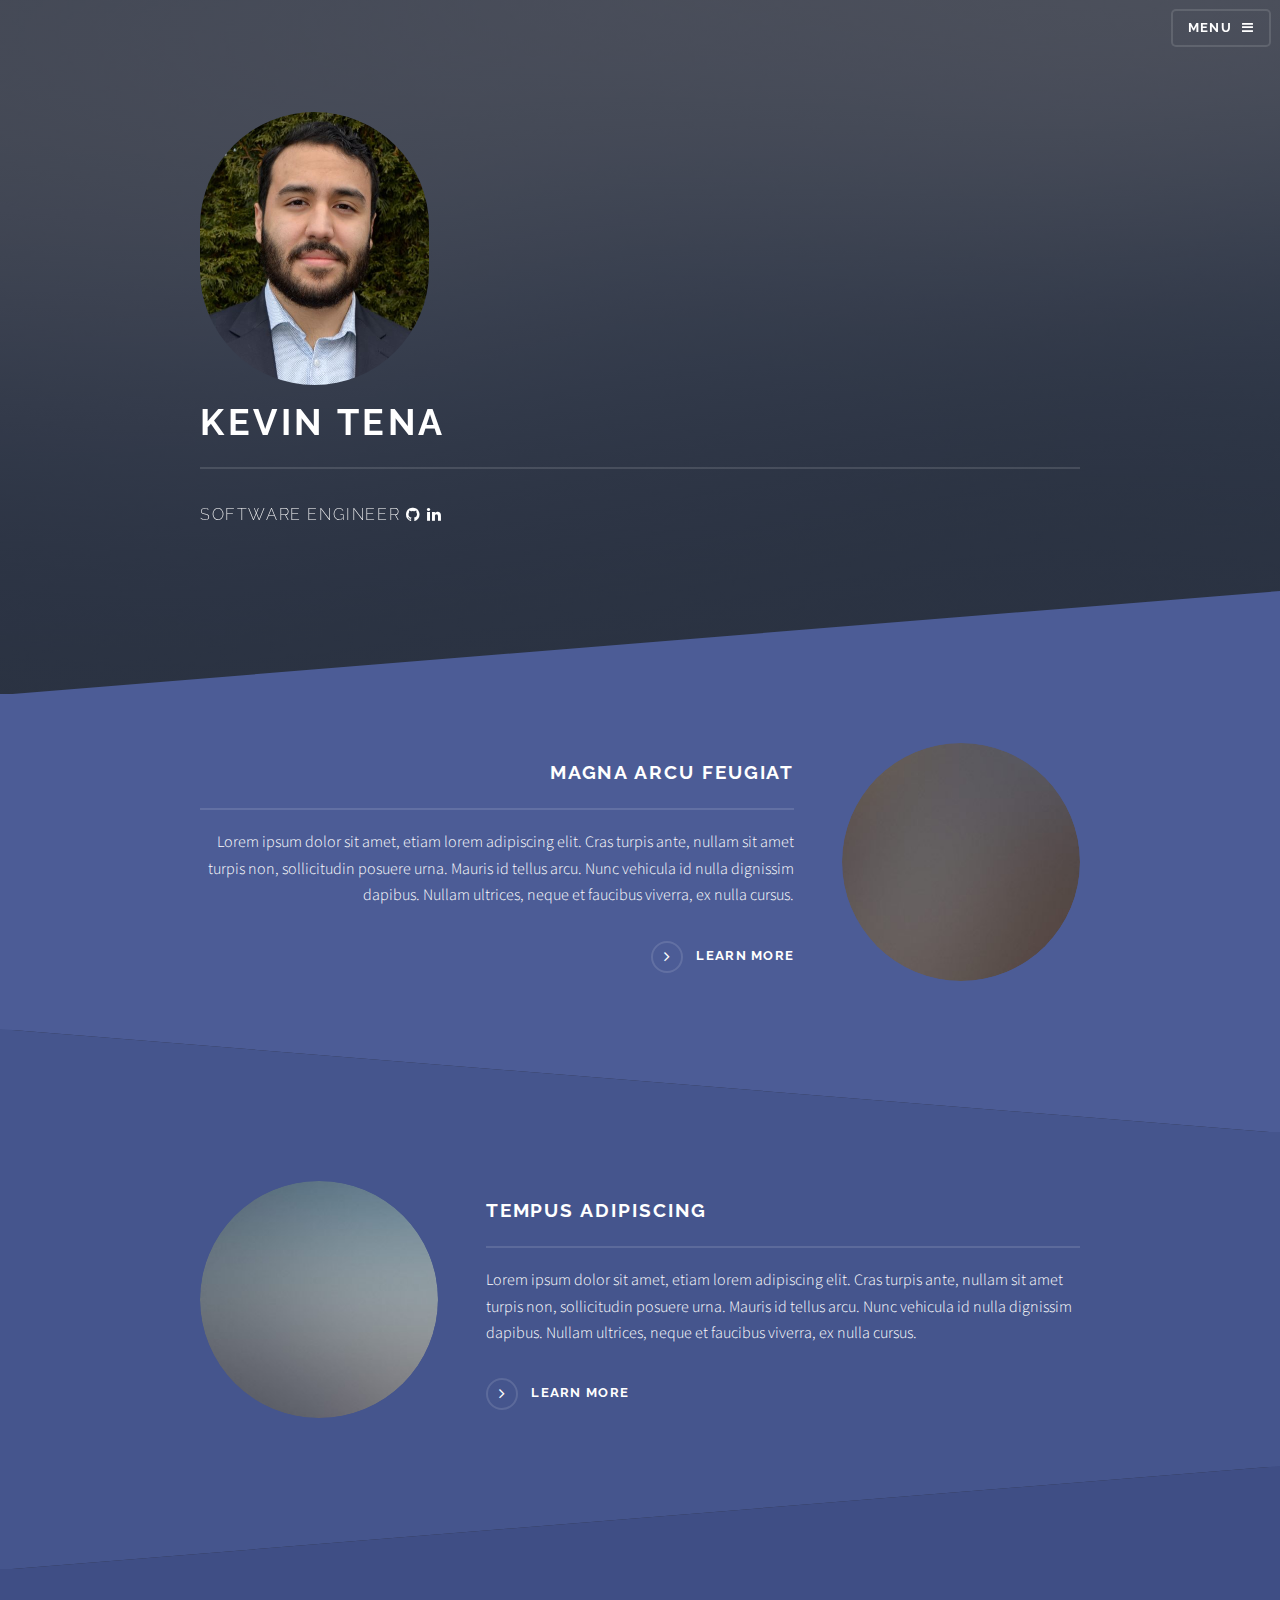
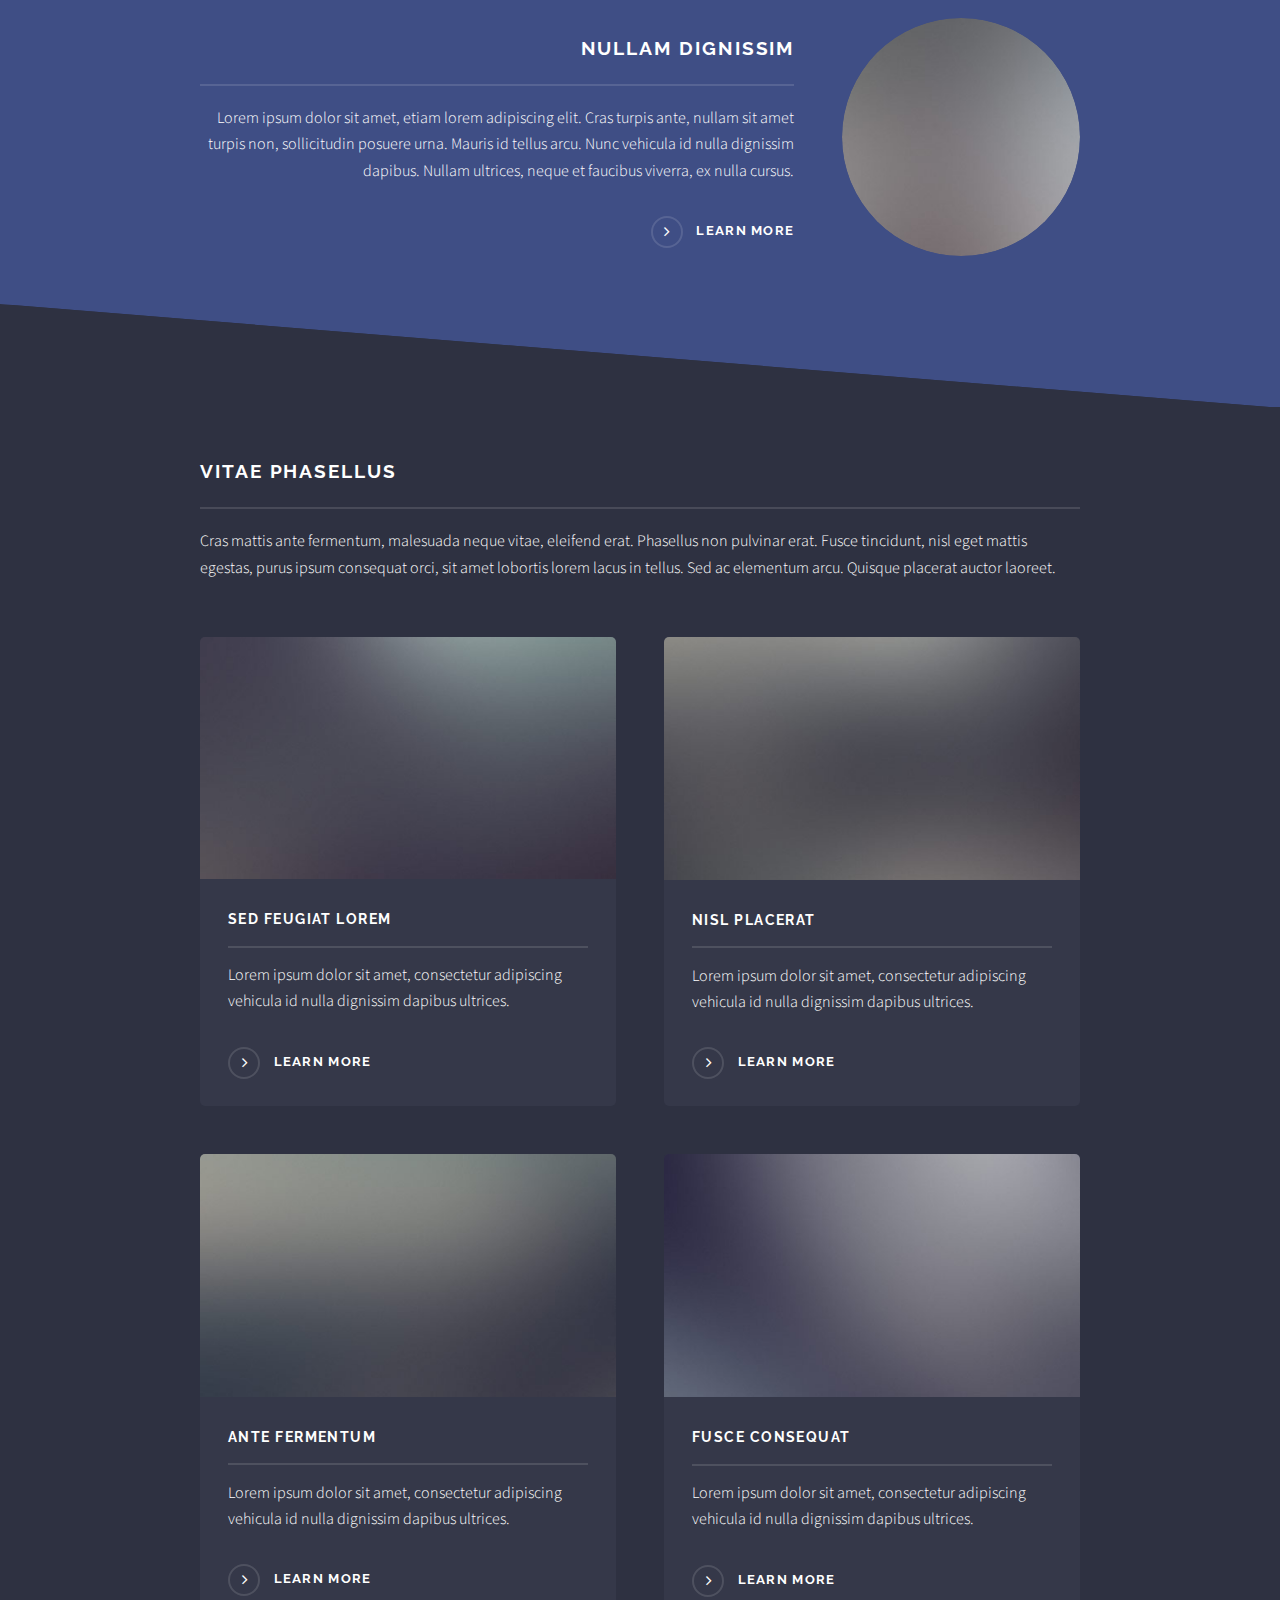
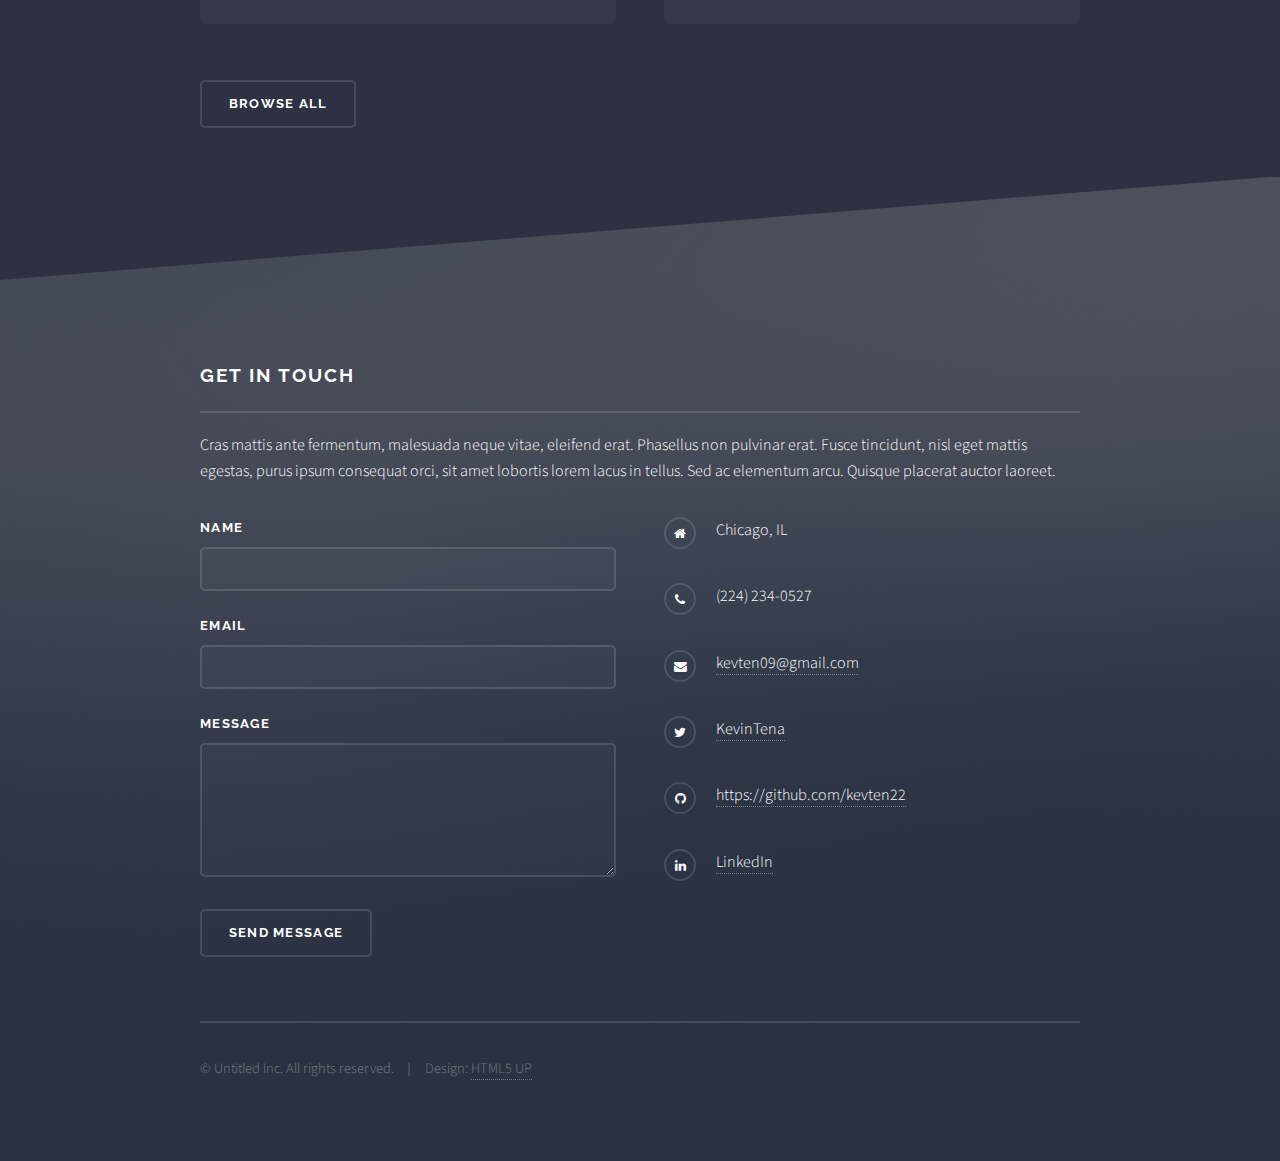
==== index.html @ 100175d3 "Added profile picture and links to various personal sites" ====
<!DOCTYPE HTML>
<!--
	Solid State by HTML5 UP
	html5up.net | @ajlkn
	Free for personal and commercial use under the CCA 3.0 license (html5up.net/license)
-->
<html>
	<head>
		<title>Kevin Tena</title>
		<meta charset="utf-8" />
		<meta name="viewport" content="width=device-width, initial-scale=1, user-scalable=no" />
		<link rel="stylesheet" href="assets/css/main.css" />
		<noscript><link rel="stylesheet" href="assets/css/noscript.css" /></noscript>
	</head>
	<body class="is-preload">

		<!-- Page Wrapper -->
			<div id="page-wrapper">

				<!-- Header -->
					<header id="header" class="alt">
						<h1><a href="index.html">Kevin Tena</a></h1>
						<nav>
							<a href="#menu">Menu</a>
						</nav>
					</header>

				<!-- Menu -->
					<nav id="menu">
						<div class="inner">
							<h2>Menu</h2>
							<ul class="links">
								<li><a href="index.html">Home</a></li>
								<li><a href="generic.html">Generic</a></li>
								<li><a href="elements.html">Elements</a></li>
								<li><a href="#">Log In</a></li>
								<li><a href="#">Sign Up</a></li>
							</ul>
							<a href="#" class="close">Close</a>
						</div>
					</nav>

				<!-- Banner -->
					<section id="banner">
						<div class="inner">
							<div class="image"><img src="images/Profile thumbpic.JPG"></div>
							<h2>Kevin Tena</h2>
							<p>Software Engineer  <a href="#" class="icon fa-github"><span class="label">Github</span></a>
												  <a href="#" class="icon fa-linkedin"><span class="label">Github</span></a>
							</p>
						</div>
					</section>

				<!-- Wrapper -->
					<section id="wrapper">

						<!-- One -->
							<section id="one" class="wrapper spotlight style1">
								<div class="inner">
									<a href="#" class="image"><img src="images/pic01.jpg" alt="" /></a>
									<div class="content">
										<h2 class="major">Magna arcu feugiat</h2>
										<p>Lorem ipsum dolor sit amet, etiam lorem adipiscing elit. Cras turpis ante, nullam sit amet turpis non, sollicitudin posuere urna. Mauris id tellus arcu. Nunc vehicula id nulla dignissim dapibus. Nullam ultrices, neque et faucibus viverra, ex nulla cursus.</p>
										<a href="#" class="special">Learn more</a>
									</div>
								</div>
							</section>

						<!-- Two -->
							<section id="two" class="wrapper alt spotlight style2">
								<div class="inner">
									<a href="#" class="image"><img src="images/pic02.jpg" alt="" /></a>
									<div class="content">
										<h2 class="major">Tempus adipiscing</h2>
										<p>Lorem ipsum dolor sit amet, etiam lorem adipiscing elit. Cras turpis ante, nullam sit amet turpis non, sollicitudin posuere urna. Mauris id tellus arcu. Nunc vehicula id nulla dignissim dapibus. Nullam ultrices, neque et faucibus viverra, ex nulla cursus.</p>
										<a href="#" class="special">Learn more</a>
									</div>
								</div>
							</section>

						<!-- Three -->
							<section id="three" class="wrapper spotlight style3">
								<div class="inner">
									<a href="#" class="image"><img src="images/pic03.jpg" alt="" /></a>
									<div class="content">
										<h2 class="major">Nullam dignissim</h2>
										<p>Lorem ipsum dolor sit amet, etiam lorem adipiscing elit. Cras turpis ante, nullam sit amet turpis non, sollicitudin posuere urna. Mauris id tellus arcu. Nunc vehicula id nulla dignissim dapibus. Nullam ultrices, neque et faucibus viverra, ex nulla cursus.</p>
										<a href="#" class="special">Learn more</a>
									</div>
								</div>
							</section>

						<!-- Four -->
							<section id="four" class="wrapper alt style1">
								<div class="inner">
									<h2 class="major">Vitae phasellus</h2>
									<p>Cras mattis ante fermentum, malesuada neque vitae, eleifend erat. Phasellus non pulvinar erat. Fusce tincidunt, nisl eget mattis egestas, purus ipsum consequat orci, sit amet lobortis lorem lacus in tellus. Sed ac elementum arcu. Quisque placerat auctor laoreet.</p>
									<section class="features">
										<article>
											<a href="#" class="image"><img src="images/pic04.jpg" alt="" /></a>
											<h3 class="major">Sed feugiat lorem</h3>
											<p>Lorem ipsum dolor sit amet, consectetur adipiscing vehicula id nulla dignissim dapibus ultrices.</p>
											<a href="#" class="special">Learn more</a>
										</article>
										<article>
											<a href="#" class="image"><img src="images/pic05.jpg" alt="" /></a>
											<h3 class="major">Nisl placerat</h3>
											<p>Lorem ipsum dolor sit amet, consectetur adipiscing vehicula id nulla dignissim dapibus ultrices.</p>
											<a href="#" class="special">Learn more</a>
										</article>
										<article>
											<a href="#" class="image"><img src="images/pic06.jpg" alt="" /></a>
											<h3 class="major">Ante fermentum</h3>
											<p>Lorem ipsum dolor sit amet, consectetur adipiscing vehicula id nulla dignissim dapibus ultrices.</p>
											<a href="#" class="special">Learn more</a>
										</article>
										<article>
											<a href="#" class="image"><img src="images/pic07.jpg" alt="" /></a>
											<h3 class="major">Fusce consequat</h3>
											<p>Lorem ipsum dolor sit amet, consectetur adipiscing vehicula id nulla dignissim dapibus ultrices.</p>
											<a href="#" class="special">Learn more</a>
										</article>
									</section>
									<ul class="actions">
										<li><a href="#" class="button">Browse All</a></li>
									</ul>
								</div>
							</section>

					</section>

				<!-- Footer -->
					<section id="footer">
						<div class="inner">
							<h2 class="major">Get in touch</h2>
							<p>Cras mattis ante fermentum, malesuada neque vitae, eleifend erat. Phasellus non pulvinar erat. Fusce tincidunt, nisl eget mattis egestas, purus ipsum consequat orci, sit amet lobortis lorem lacus in tellus. Sed ac elementum arcu. Quisque placerat auctor laoreet.</p>
							<form method="post" action="#">
								<div class="fields">
									<div class="field">
										<label for="name">Name</label>
										<input type="text" name="name" id="name" />
									</div>
									<div class="field">
										<label for="email">Email</label>
										<input type="email" name="email" id="email" />
									</div>
									<div class="field">
										<label for="message">Message</label>
										<textarea name="message" id="message" rows="4"></textarea>
									</div>
								</div>
								<ul class="actions">
									<li><input type="submit" value="Send Message" /></li>
								</ul>
							</form>
							<ul class="contact">
								<li class="fa-home">
									Chicago, IL
								</li>
								<li class="fa-phone">(224) 234-0527</li>
								<li class="fa-envelope"><a href="kevten09@gmail.com">kevten09@gmail.com</a></li>
								<li class="fa-twitter"><a href="https://twitter.com/kevintena">KevinTena</a></li>
								<li class="fa-github"><a href="https://github.com/kevten22">https://github.com/kevten22</a></li>
								<li class="fa-linkedin"><a href="https://www.linkedin.com/in/kevin-tena-812b19175/">LinkedIn</a></li>
							</ul>
							<ul class="copyright">
								<li>&copy; Untitled Inc. All rights reserved.</li><li>Design: <a href="http://html5up.net">HTML5 UP</a></li>
							</ul>
						</div>
					</section>

			</div>

		<!-- Scripts -->
			<script src="assets/js/jquery.min.js"></script>
			<script src="assets/js/jquery.scrollex.min.js"></script>
			<script src="assets/js/browser.min.js"></script>
			<script src="assets/js/breakpoints.min.js"></script>
			<script src="assets/js/util.js"></script>
			<script src="assets/js/main.js"></script>

	</body>
</html>
---- assets/css/main.css ----
@import url(font-awesome.min.css);
@import url("https://fonts.googleapis.com/css?family=Raleway:200,700|Source+Sans+Pro:300,600,300italic,600italic");

/*
	Solid State by HTML5 UP
	html5up.net | @ajlkn
	Free for personal and commercial use under the CCA 3.0 license (html5up.net/license)
*/

html, body, div, span, applet, object,
iframe, h1, h2, h3, h4, h5, h6, p, blockquote,
pre, a, abbr, acronym, address, big, cite,
code, del, dfn, em, img, ins, kbd, q, s, samp,
small, strike, strong, sub, sup, tt, var, b,
u, i, center, dl, dt, dd, ol, ul, li, fieldset,
form, label, legend, table, caption, tbody,
tfoot, thead, tr, th, td, article, aside,
canvas, details, embed, figure, figcaption,
footer, header, hgroup, menu, nav, output, ruby,
section, summary, time, mark, audio, video {
	margin: 0;
	padding: 0;
	border: 0;
	font-size: 100%;
	font: inherit;
	vertical-align: baseline;}

article, aside, details, figcaption, figure,
footer, header, hgroup, menu, nav, section {
	display: block;}

body {
	line-height: 1;
}

ol, ul {
	list-style: none;
}

blockquote, q {
	quotes: none;
}

	blockquote:before, blockquote:after, q:before, q:after {
		content: '';
		content: none;
	}

table {
	border-collapse: collapse;
	border-spacing: 0;
}

body {
	-webkit-text-size-adjust: none;
}

mark {
	background-color: transparent;
	color: inherit;
}

input::-moz-focus-inner {
	border: 0;
	padding: 0;
}

input, select, textarea {
	-moz-appearance: none;
	-webkit-appearance: none;
	-ms-appearance: none;
	appearance: none;
}

/* Basic */

	@-ms-viewport {
		width: device-width;
	}

	body {
		-ms-overflow-style: scrollbar;
	}

	@media screen and (max-width: 480px) {

		html, body {
			min-width: 320px;
		}

	}

	html {
		box-sizing: border-box;
	}

	*, *:before, *:after {
		box-sizing: inherit;
	}

	body {
		background-color: #2e3141;
		background-image: linear-gradient(to top, rgba(46, 49, 65, 0.8), rgba(46, 49, 65, 0.8)), url("../../images/bg.jpg");
		background-size: auto, cover;
		background-attachment: fixed, fixed;
		background-position: center, center;
	}

		body.is-preload *, body.is-preload *:before, body.is-preload *:after {
			-moz-animation: none !important;
			-webkit-animation: none !important;
			-ms-animation: none !important;
			animation: none !important;
			-moz-transition: none !important;
			-webkit-transition: none !important;
			-ms-transition: none !important;
			transition: none !important;
		}

/* Type */

	body, input, select, textarea {
		color: #ffffff;
		font-family: "Source Sans Pro", Helvetica, sans-serif;
		font-size: 16.5pt;
		font-weight: 300;
		line-height: 1.65;
	}

		@media screen and (max-width: 1680px) {

			body, input, select, textarea {
				font-size: 13pt;
			}

		}

		@media screen and (max-width: 1280px) {

			body, input, select, textarea {
				font-size: 12pt;
			}

		}

		@media screen and (max-width: 980px) {

			body, input, select, textarea {
				font-size: 12pt;
			}

		}

		@media screen and (max-width: 736px) {

			body, input, select, textarea {
				font-size: 12pt;
			}

		}

		@media screen and (max-width: 480px) {

			body, input, select, textarea {
				font-size: 12pt;
			}

		}

	a {
		-moz-transition: color 0.2s ease-in-out, border-bottom-color 0.2s ease-in-out;
		-webkit-transition: color 0.2s ease-in-out, border-bottom-color 0.2s ease-in-out;
		-ms-transition: color 0.2s ease-in-out, border-bottom-color 0.2s ease-in-out;
		transition: color 0.2s ease-in-out, border-bottom-color 0.2s ease-in-out;
		border-bottom: dotted 1px rgba(255, 255, 255, 0.35);
		color: #ffffff;
		text-decoration: none;
	}

		a:hover {
			border-bottom-color: transparent;
			color: #ffffff !important;
		}

		a.special:not(.button) {
			text-decoration: none;
			border-bottom: 0;
			display: block;
			font-family: Raleway, Helvetica, sans-serif;
			font-size: 0.8em;
			font-weight: 700;
			letter-spacing: 0.1em;
			margin: 0 0 2em 0;
			text-transform: uppercase;
		}

			a.special:not(.button):before {
				-moz-osx-font-smoothing: grayscale;
				-webkit-font-smoothing: antialiased;
				font-family: FontAwesome;
				font-style: normal;
				font-weight: normal;
				text-transform: none !important;
			}

			a.special:not(.button):before {
				-moz-transition: background-color 0.2s ease-in-out;
				-webkit-transition: background-color 0.2s ease-in-out;
				-ms-transition: background-color 0.2s ease-in-out;
				transition: background-color 0.2s ease-in-out;
				border-radius: 100%;
				border: solid 2px rgba(255, 255, 255, 0.125);
				content: '\f105';
				display: inline-block;
				font-size: 1.25em;
				height: 2em;
				line-height: 1.65em;
				margin-right: 0.85em;
				text-align: center;
				text-indent: 0.15em;
				vertical-align: middle;
				width: 2em;
			}

			a.special:not(.button):hover:before {
				background-color: rgba(255, 255, 255, 0.025);
			}

			a.special:not(.button):active:before {
				background-color: rgba(255, 255, 255, 0.075);
			}

	strong, b {
		color: #ffffff;
		font-weight: 600;
	}

	em, i {
		font-style: italic;
	}

	p {
		margin: 0 0 2em 0;
	}

	h1, h2, h3, h4, h5, h6 {
		color: #ffffff;
		font-family: Raleway, Helvetica, sans-serif;
		font-weight: 700;
		letter-spacing: 0.1em;
		margin: 0 0 1em 0;
		text-transform: uppercase;
	}

		h1 a, h2 a, h3 a, h4 a, h5 a, h6 a {
			color: inherit;
			text-decoration: none;
			border-bottom: 0;
		}

		h1 span, h2 span, h3 span, h4 span, h5 span, h6 span {
			font-weight: 200;
		}

		h1.major, h2.major, h3.major, h4.major, h5.major, h6.major {
			padding-bottom: 1em;
			border-bottom: solid 2px rgba(255, 255, 255, 0.125);
		}

	h2 {
		font-size: 1.2em;
	}

	h3 {
		font-size: 0.9em;
	}

	h4 {
		font-size: 0.7em;
	}

	h5 {
		font-size: 0.7em;
	}

	h6 {
		font-size: 0.7em;
	}

	@media screen and (max-width: 736px) {

		h2 {
			font-size: 1em;
		}

		h3 {
			font-size: 0.8em;
		}

	}

	sub {
		font-size: 0.8em;
		position: relative;
		top: 0.5em;
	}

	sup {
		font-size: 0.8em;
		position: relative;
		top: -0.5em;
	}

	blockquote {
		border-left: solid 4px rgba(255, 255, 255, 0.125);
		font-style: italic;
		margin: 0 0 2em 0;
		padding: 0.5em 0 0.5em 2em;
	}

	code {
		background: rgba(255, 255, 255, 0.025);
		border-radius: 5px;
		border: solid 2px rgba(255, 255, 255, 0.125);
		font-family: "Courier New", monospace;
		font-size: 0.9em;
		margin: 0 0.25em;
		padding: 0.25em 0.65em;
	}

	pre {
		-webkit-overflow-scrolling: touch;
		font-family: "Courier New", monospace;
		font-size: 0.9em;
		margin: 0 0 2em 0;
	}

		pre code {
			display: block;
			line-height: 1.75em;
			padding: 1em 1.5em;
			overflow-x: auto;
		}

	hr {
		border: 0;
		border-bottom: solid 2px rgba(255, 255, 255, 0.125);
		margin: 2.5em 0;
	}

		hr.major {
			margin: 4em 0;
		}

	.align-left {
		text-align: left;
	}

	.align-center {
		text-align: center;
	}

	.align-right {
		text-align: right;
	}

/* Row */

	.row {
		display: flex;
		flex-wrap: wrap;
		box-sizing: border-box;
		align-items: stretch;
	}

		.row > * {
			box-sizing: border-box;
		}

		.row.gtr-uniform > * > :last-child {
			margin-bottom: 0;
		}

		.row.aln-left {
			justify-content: flex-start;
		}

		.row.aln-center {
			justify-content: center;
		}

		.row.aln-right {
			justify-content: flex-end;
		}

		.row.aln-top {
			align-items: flex-start;
		}

		.row.aln-middle {
			align-items: center;
		}

		.row.aln-bottom {
			align-items: flex-end;
		}

		.row > .imp {
			order: -1;
		}

		.row > .col-1 {
			width: 8.3333333333%;
		}

		.row > .off-1 {
			margin-left: 8.3333333333%;
		}

		.row > .col-2 {
			width: 16.6666666667%;
		}

		.row > .off-2 {
			margin-left: 16.6666666667%;
		}

		.row > .col-3 {
			width: 25%;
		}

		.row > .off-3 {
			margin-left: 25%;
		}

		.row > .col-4 {
			width: 33.3333333333%;
		}

		.row > .off-4 {
			margin-left: 33.3333333333%;
		}

		.row > .col-5 {
			width: 41.6666666667%;
		}

		.row > .off-5 {
			margin-left: 41.6666666667%;
		}

		.row > .col-6 {
			width: 50%;
		}

		.row > .off-6 {
			margin-left: 50%;
		}

		.row > .col-7 {
			width: 58.3333333333%;
		}

		.row > .off-7 {
			margin-left: 58.3333333333%;
		}

		.row > .col-8 {
			width: 66.6666666667%;
		}

		.row > .off-8 {
			margin-left: 66.6666666667%;
		}

		.row > .col-9 {
			width: 75%;
		}

		.row > .off-9 {
			margin-left: 75%;
		}

		.row > .col-10 {
			width: 83.3333333333%;
		}

		.row > .off-10 {
			margin-left: 83.3333333333%;
		}

		.row > .col-11 {
			width: 91.6666666667%;
		}

		.row > .off-11 {
			margin-left: 91.6666666667%;
		}

		.row > .col-12 {
			width: 100%;
		}

		.row > .off-12 {
			margin-left: 100%;
		}

		.row.gtr-0 {
			margin-top: 0;
			margin-left: 0em;
		}

			.row.gtr-0 > * {
				padding: 0 0 0 0em;
			}

			.row.gtr-0.gtr-uniform {
				margin-top: 0em;
			}

				.row.gtr-0.gtr-uniform > * {
					padding-top: 0em;
				}

		.row.gtr-25 {
			margin-top: 0;
			margin-left: -0.4375em;
		}

			.row.gtr-25 > * {
				padding: 0 0 0 0.4375em;
			}

			.row.gtr-25.gtr-uniform {
				margin-top: -0.4375em;
			}

				.row.gtr-25.gtr-uniform > * {
					padding-top: 0.4375em;
				}

		.row.gtr-50 {
			margin-top: 0;
			margin-left: -0.875em;
		}

			.row.gtr-50 > * {
				padding: 0 0 0 0.875em;
			}

			.row.gtr-50.gtr-uniform {
				margin-top: -0.875em;
			}

				.row.gtr-50.gtr-uniform > * {
					padding-top: 0.875em;
				}

		.row {
			margin-top: 0;
			margin-left: -1.75em;
		}

			.row > * {
				padding: 0 0 0 1.75em;
			}

			.row.gtr-uniform {
				margin-top: -1.75em;
			}

				.row.gtr-uniform > * {
					padding-top: 1.75em;
				}

		.row.gtr-150 {
			margin-top: 0;
			margin-left: -2.625em;
		}

			.row.gtr-150 > * {
				padding: 0 0 0 2.625em;
			}

			.row.gtr-150.gtr-uniform {
				margin-top: -2.625em;
			}

				.row.gtr-150.gtr-uniform > * {
					padding-top: 2.625em;
				}

		.row.gtr-200 {
			margin-top: 0;
			margin-left: -3.5em;
		}

			.row.gtr-200 > * {
				padding: 0 0 0 3.5em;
			}

			.row.gtr-200.gtr-uniform {
				margin-top: -3.5em;
			}

				.row.gtr-200.gtr-uniform > * {
					padding-top: 3.5em;
				}

		@media screen and (max-width: 1680px) {

			.row {
				display: flex;
				flex-wrap: wrap;
				box-sizing: border-box;
				align-items: stretch;
			}

				.row > * {
					box-sizing: border-box;
				}

				.row.gtr-uniform > * > :last-child {
					margin-bottom: 0;
				}

				.row.aln-left {
					justify-content: flex-start;
				}

				.row.aln-center {
					justify-content: center;
				}

				.row.aln-right {
					justify-content: flex-end;
				}

				.row.aln-top {
					align-items: flex-start;
				}

				.row.aln-middle {
					align-items: center;
				}

				.row.aln-bottom {
					align-items: flex-end;
				}

				.row > .imp-xlarge {
					order: -1;
				}

				.row > .col-1-xlarge {
					width: 8.3333333333%;
				}

				.row > .off-1-xlarge {
					margin-left: 8.3333333333%;
				}

				.row > .col-2-xlarge {
					width: 16.6666666667%;
				}

				.row > .off-2-xlarge {
					margin-left: 16.6666666667%;
				}

				.row > .col-3-xlarge {
					width: 25%;
				}

				.row > .off-3-xlarge {
					margin-left: 25%;
				}

				.row > .col-4-xlarge {
					width: 33.3333333333%;
				}

				.row > .off-4-xlarge {
					margin-left: 33.3333333333%;
				}

				.row > .col-5-xlarge {
					width: 41.6666666667%;
				}

				.row > .off-5-xlarge {
					margin-left: 41.6666666667%;
				}

				.row > .col-6-xlarge {
					width: 50%;
				}

				.row > .off-6-xlarge {
					margin-left: 50%;
				}

				.row > .col-7-xlarge {
					width: 58.3333333333%;
				}

				.row > .off-7-xlarge {
					margin-left: 58.3333333333%;
				}

				.row > .col-8-xlarge {
					width: 66.6666666667%;
				}

				.row > .off-8-xlarge {
					margin-left: 66.6666666667%;
				}

				.row > .col-9-xlarge {
					width: 75%;
				}

				.row > .off-9-xlarge {
					margin-left: 75%;
				}

				.row > .col-10-xlarge {
					width: 83.3333333333%;
				}

				.row > .off-10-xlarge {
					margin-left: 83.3333333333%;
				}

				.row > .col-11-xlarge {
					width: 91.6666666667%;
				}

				.row > .off-11-xlarge {
					margin-left: 91.6666666667%;
				}

				.row > .col-12-xlarge {
					width: 100%;
				}

				.row > .off-12-xlarge {
					margin-left: 100%;
				}

				.row.gtr-0 {
					margin-top: 0;
					margin-left: 0em;
				}

					.row.gtr-0 > * {
						padding: 0 0 0 0em;
					}

					.row.gtr-0.gtr-uniform {
						margin-top: 0em;
					}

						.row.gtr-0.gtr-uniform > * {
							padding-top: 0em;
						}

				.row.gtr-25 {
					margin-top: 0;
					margin-left: -0.4375em;
				}

					.row.gtr-25 > * {
						padding: 0 0 0 0.4375em;
					}

					.row.gtr-25.gtr-uniform {
						margin-top: -0.4375em;
					}

						.row.gtr-25.gtr-uniform > * {
							padding-top: 0.4375em;
						}

				.row.gtr-50 {
					margin-top: 0;
					margin-left: -0.875em;
				}

					.row.gtr-50 > * {
						padding: 0 0 0 0.875em;
					}

					.row.gtr-50.gtr-uniform {
						margin-top: -0.875em;
					}

						.row.gtr-50.gtr-uniform > * {
							padding-top: 0.875em;
						}

				.row {
					margin-top: 0;
					margin-left: -1.75em;
				}

					.row > * {
						padding: 0 0 0 1.75em;
					}

					.row.gtr-uniform {
						margin-top: -1.75em;
					}

						.row.gtr-uniform > * {
							padding-top: 1.75em;
						}

				.row.gtr-150 {
					margin-top: 0;
					margin-left: -2.625em;
				}

					.row.gtr-150 > * {
						padding: 0 0 0 2.625em;
					}

					.row.gtr-150.gtr-uniform {
						margin-top: -2.625em;
					}

						.row.gtr-150.gtr-uniform > * {
							padding-top: 2.625em;
						}

				.row.gtr-200 {
					margin-top: 0;
					margin-left: -3.5em;
				}

					.row.gtr-200 > * {
						padding: 0 0 0 3.5em;
					}

					.row.gtr-200.gtr-uniform {
						margin-top: -3.5em;
					}

						.row.gtr-200.gtr-uniform > * {
							padding-top: 3.5em;
						}

		}

		@media screen and (max-width: 1280px) {

			.row {
				display: flex;
				flex-wrap: wrap;
				box-sizing: border-box;
				align-items: stretch;
			}

				.row > * {
					box-sizing: border-box;
				}

				.row.gtr-uniform > * > :last-child {
					margin-bottom: 0;
				}

				.row.aln-left {
					justify-content: flex-start;
				}

				.row.aln-center {
					justify-content: center;
				}

				.row.aln-right {
					justify-content: flex-end;
				}

				.row.aln-top {
					align-items: flex-start;
				}

				.row.aln-middle {
					align-items: center;
				}

				.row.aln-bottom {
					align-items: flex-end;
				}

				.row > .imp-large {
					order: -1;
				}

				.row > .col-1-large {
					width: 8.3333333333%;
				}

				.row > .off-1-large {
					margin-left: 8.3333333333%;
				}

				.row > .col-2-large {
					width: 16.6666666667%;
				}

				.row > .off-2-large {
					margin-left: 16.6666666667%;
				}

				.row > .col-3-large {
					width: 25%;
				}

				.row > .off-3-large {
					margin-left: 25%;
				}

				.row > .col-4-large {
					width: 33.3333333333%;
				}

				.row > .off-4-large {
					margin-left: 33.3333333333%;
				}

				.row > .col-5-large {
					width: 41.6666666667%;
				}

				.row > .off-5-large {
					margin-left: 41.6666666667%;
				}

				.row > .col-6-large {
					width: 50%;
				}

				.row > .off-6-large {
					margin-left: 50%;
				}

				.row > .col-7-large {
					width: 58.3333333333%;
				}

				.row > .off-7-large {
					margin-left: 58.3333333333%;
				}

				.row > .col-8-large {
					width: 66.6666666667%;
				}

				.row > .off-8-large {
					margin-left: 66.6666666667%;
				}

				.row > .col-9-large {
					width: 75%;
				}

				.row > .off-9-large {
					margin-left: 75%;
				}

				.row > .col-10-large {
					width: 83.3333333333%;
				}

				.row > .off-10-large {
					margin-left: 83.3333333333%;
				}

				.row > .col-11-large {
					width: 91.6666666667%;
				}

				.row > .off-11-large {
					margin-left: 91.6666666667%;
				}

				.row > .col-12-large {
					width: 100%;
				}

				.row > .off-12-large {
					margin-left: 100%;
				}

				.row.gtr-0 {
					margin-top: 0;
					margin-left: 0em;
				}

					.row.gtr-0 > * {
						padding: 0 0 0 0em;
					}

					.row.gtr-0.gtr-uniform {
						margin-top: 0em;
					}

						.row.gtr-0.gtr-uniform > * {
							padding-top: 0em;
						}

				.row.gtr-25 {
					margin-top: 0;
					margin-left: -0.4375em;
				}

					.row.gtr-25 > * {
						padding: 0 0 0 0.4375em;
					}

					.row.gtr-25.gtr-uniform {
						margin-top: -0.4375em;
					}

						.row.gtr-25.gtr-uniform > * {
							padding-top: 0.4375em;
						}

				.row.gtr-50 {
					margin-top: 0;
					margin-left: -0.875em;
				}

					.row.gtr-50 > * {
						padding: 0 0 0 0.875em;
					}

					.row.gtr-50.gtr-uniform {
						margin-top: -0.875em;
					}

						.row.gtr-50.gtr-uniform > * {
							padding-top: 0.875em;
						}

				.row {
					margin-top: 0;
					margin-left: -1.75em;
				}

					.row > * {
						padding: 0 0 0 1.75em;
					}

					.row.gtr-uniform {
						margin-top: -1.75em;
					}

						.row.gtr-uniform > * {
							padding-top: 1.75em;
						}

				.row.gtr-150 {
					margin-top: 0;
					margin-left: -2.625em;
				}

					.row.gtr-150 > * {
						padding: 0 0 0 2.625em;
					}

					.row.gtr-150.gtr-uniform {
						margin-top: -2.625em;
					}

						.row.gtr-150.gtr-uniform > * {
							padding-top: 2.625em;
						}

				.row.gtr-200 {
					margin-top: 0;
					margin-left: -3.5em;
				}

					.row.gtr-200 > * {
						padding: 0 0 0 3.5em;
					}

					.row.gtr-200.gtr-uniform {
						margin-top: -3.5em;
					}

						.row.gtr-200.gtr-uniform > * {
							padding-top: 3.5em;
						}

		}

		@media screen and (max-width: 980px) {

			.row {
				display: flex;
				flex-wrap: wrap;
				box-sizing: border-box;
				align-items: stretch;
			}

				.row > * {
					box-sizing: border-box;
				}

				.row.gtr-uniform > * > :last-child {
					margin-bottom: 0;
				}

				.row.aln-left {
					justify-content: flex-start;
				}

				.row.aln-center {
					justify-content: center;
				}

				.row.aln-right {
					justify-content: flex-end;
				}

				.row.aln-top {
					align-items: flex-start;
				}

				.row.aln-middle {
					align-items: center;
				}

				.row.aln-bottom {
					align-items: flex-end;
				}

				.row > .imp-medium {
					order: -1;
				}

				.row > .col-1-medium {
					width: 8.3333333333%;
				}

				.row > .off-1-medium {
					margin-left: 8.3333333333%;
				}

				.row > .col-2-medium {
					width: 16.6666666667%;
				}

				.row > .off-2-medium {
					margin-left: 16.6666666667%;
				}

				.row > .col-3-medium {
					width: 25%;
				}

				.row > .off-3-medium {
					margin-left: 25%;
				}

				.row > .col-4-medium {
					width: 33.3333333333%;
				}

				.row > .off-4-medium {
					margin-left: 33.3333333333%;
				}

				.row > .col-5-medium {
					width: 41.6666666667%;
				}

				.row > .off-5-medium {
					margin-left: 41.6666666667%;
				}

				.row > .col-6-medium {
					width: 50%;
				}

				.row > .off-6-medium {
					margin-left: 50%;
				}

				.row > .col-7-medium {
					width: 58.3333333333%;
				}

				.row > .off-7-medium {
					margin-left: 58.3333333333%;
				}

				.row > .col-8-medium {
					width: 66.6666666667%;
				}

				.row > .off-8-medium {
					margin-left: 66.6666666667%;
				}

				.row > .col-9-medium {
					width: 75%;
				}

				.row > .off-9-medium {
					margin-left: 75%;
				}

				.row > .col-10-medium {
					width: 83.3333333333%;
				}

				.row > .off-10-medium {
					margin-left: 83.3333333333%;
				}

				.row > .col-11-medium {
					width: 91.6666666667%;
				}

				.row > .off-11-medium {
					margin-left: 91.6666666667%;
				}

				.row > .col-12-medium {
					width: 100%;
				}

				.row > .off-12-medium {
					margin-left: 100%;
				}

				.row.gtr-0 {
					margin-top: 0;
					margin-left: 0em;
				}

					.row.gtr-0 > * {
						padding: 0 0 0 0em;
					}

					.row.gtr-0.gtr-uniform {
						margin-top: 0em;
					}

						.row.gtr-0.gtr-uniform > * {
							padding-top: 0em;
						}

				.row.gtr-25 {
					margin-top: 0;
					margin-left: -0.4375em;
				}

					.row.gtr-25 > * {
						padding: 0 0 0 0.4375em;
					}

					.row.gtr-25.gtr-uniform {
						margin-top: -0.4375em;
					}

						.row.gtr-25.gtr-uniform > * {
							padding-top: 0.4375em;
						}

				.row.gtr-50 {
					margin-top: 0;
					margin-left: -0.875em;
				}

					.row.gtr-50 > * {
						padding: 0 0 0 0.875em;
					}

					.row.gtr-50.gtr-uniform {
						margin-top: -0.875em;
					}

						.row.gtr-50.gtr-uniform > * {
							padding-top: 0.875em;
						}

				.row {
					margin-top: 0;
					margin-left: -1.75em;
				}

					.row > * {
						padding: 0 0 0 1.75em;
					}

					.row.gtr-uniform {
						margin-top: -1.75em;
					}

						.row.gtr-uniform > * {
							padding-top: 1.75em;
						}

				.row.gtr-150 {
					margin-top: 0;
					margin-left: -2.625em;
				}

					.row.gtr-150 > * {
						padding: 0 0 0 2.625em;
					}

					.row.gtr-150.gtr-uniform {
						margin-top: -2.625em;
					}

						.row.gtr-150.gtr-uniform > * {
							padding-top: 2.625em;
						}

				.row.gtr-200 {
					margin-top: 0;
					margin-left: -3.5em;
				}

					.row.gtr-200 > * {
						padding: 0 0 0 3.5em;
					}

					.row.gtr-200.gtr-uniform {
						margin-top: -3.5em;
					}

						.row.gtr-200.gtr-uniform > * {
							padding-top: 3.5em;
						}

		}

		@media screen and (max-width: 736px) {

			.row {
				display: flex;
				flex-wrap: wrap;
				box-sizing: border-box;
				align-items: stretch;
			}

				.row > * {
					box-sizing: border-box;
				}

				.row.gtr-uniform > * > :last-child {
					margin-bottom: 0;
				}

				.row.aln-left {
					justify-content: flex-start;
				}

				.row.aln-center {
					justify-content: center;
				}

				.row.aln-right {
					justify-content: flex-end;
				}

				.row.aln-top {
					align-items: flex-start;
				}

				.row.aln-middle {
					align-items: center;
				}

				.row.aln-bottom {
					align-items: flex-end;
				}

				.row > .imp-small {
					order: -1;
				}

				.row > .col-1-small {
					width: 8.3333333333%;
				}

				.row > .off-1-small {
					margin-left: 8.3333333333%;
				}

				.row > .col-2-small {
					width: 16.6666666667%;
				}

				.row > .off-2-small {
					margin-left: 16.6666666667%;
				}

				.row > .col-3-small {
					width: 25%;
				}

				.row > .off-3-small {
					margin-left: 25%;
				}

				.row > .col-4-small {
					width: 33.3333333333%;
				}

				.row > .off-4-small {
					margin-left: 33.3333333333%;
				}

				.row > .col-5-small {
					width: 41.6666666667%;
				}

				.row > .off-5-small {
					margin-left: 41.6666666667%;
				}

				.row > .col-6-small {
					width: 50%;
				}

				.row > .off-6-small {
					margin-left: 50%;
				}

				.row > .col-7-small {
					width: 58.3333333333%;
				}

				.row > .off-7-small {
					margin-left: 58.3333333333%;
				}

				.row > .col-8-small {
					width: 66.6666666667%;
				}

				.row > .off-8-small {
					margin-left: 66.6666666667%;
				}

				.row > .col-9-small {
					width: 75%;
				}

				.row > .off-9-small {
					margin-left: 75%;
				}

				.row > .col-10-small {
					width: 83.3333333333%;
				}

				.row > .off-10-small {
					margin-left: 83.3333333333%;
				}

				.row > .col-11-small {
					width: 91.6666666667%;
				}

				.row > .off-11-small {
					margin-left: 91.6666666667%;
				}

				.row > .col-12-small {
					width: 100%;
				}

				.row > .off-12-small {
					margin-left: 100%;
				}

				.row.gtr-0 {
					margin-top: 0;
					margin-left: 0em;
				}

					.row.gtr-0 > * {
						padding: 0 0 0 0em;
					}

					.row.gtr-0.gtr-uniform {
						margin-top: 0em;
					}

						.row.gtr-0.gtr-uniform > * {
							padding-top: 0em;
						}

				.row.gtr-25 {
					margin-top: 0;
					margin-left: -0.3125em;
				}

					.row.gtr-25 > * {
						padding: 0 0 0 0.3125em;
					}

					.row.gtr-25.gtr-uniform {
						margin-top: -0.3125em;
					}

						.row.gtr-25.gtr-uniform > * {
							padding-top: 0.3125em;
						}

				.row.gtr-50 {
					margin-top: 0;
					margin-left: -0.625em;
				}

					.row.gtr-50 > * {
						padding: 0 0 0 0.625em;
					}

					.row.gtr-50.gtr-uniform {
						margin-top: -0.625em;
					}

						.row.gtr-50.gtr-uniform > * {
							padding-top: 0.625em;
						}

				.row {
					margin-top: 0;
					margin-left: -1.25em;
				}

					.row > * {
						padding: 0 0 0 1.25em;
					}

					.row.gtr-uniform {
						margin-top: -1.25em;
					}

						.row.gtr-uniform > * {
							padding-top: 1.25em;
						}

				.row.gtr-150 {
					margin-top: 0;
					margin-left: -1.875em;
				}

					.row.gtr-150 > * {
						padding: 0 0 0 1.875em;
					}

					.row.gtr-150.gtr-uniform {
						margin-top: -1.875em;
					}

						.row.gtr-150.gtr-uniform > * {
							padding-top: 1.875em;
						}

				.row.gtr-200 {
					margin-top: 0;
					margin-left: -2.5em;
				}

					.row.gtr-200 > * {
						padding: 0 0 0 2.5em;
					}

					.row.gtr-200.gtr-uniform {
						margin-top: -2.5em;
					}

						.row.gtr-200.gtr-uniform > * {
							padding-top: 2.5em;
						}

		}

		@media screen and (max-width: 480px) {

			.row {
				display: flex;
				flex-wrap: wrap;
				box-sizing: border-box;
				align-items: stretch;
			}

				.row > * {
					box-sizing: border-box;
				}

				.row.gtr-uniform > * > :last-child {
					margin-bottom: 0;
				}

				.row.aln-left {
					justify-content: flex-start;
				}

				.row.aln-center {
					justify-content: center;
				}

				.row.aln-right {
					justify-content: flex-end;
				}

				.row.aln-top {
					align-items: flex-start;
				}

				.row.aln-middle {
					align-items: center;
				}

				.row.aln-bottom {
					align-items: flex-end;
				}

				.row > .imp-xsmall {
					order: -1;
				}

				.row > .col-1-xsmall {
					width: 8.3333333333%;
				}

				.row > .off-1-xsmall {
					margin-left: 8.3333333333%;
				}

				.row > .col-2-xsmall {
					width: 16.6666666667%;
				}

				.row > .off-2-xsmall {
					margin-left: 16.6666666667%;
				}

				.row > .col-3-xsmall {
					width: 25%;
				}

				.row > .off-3-xsmall {
					margin-left: 25%;
				}

				.row > .col-4-xsmall {
					width: 33.3333333333%;
				}

				.row > .off-4-xsmall {
					margin-left: 33.3333333333%;
				}

				.row > .col-5-xsmall {
					width: 41.6666666667%;
				}

				.row > .off-5-xsmall {
					margin-left: 41.6666666667%;
				}

				.row > .col-6-xsmall {
					width: 50%;
				}

				.row > .off-6-xsmall {
					margin-left: 50%;
				}

				.row > .col-7-xsmall {
					width: 58.3333333333%;
				}

				.row > .off-7-xsmall {
					margin-left: 58.3333333333%;
				}

				.row > .col-8-xsmall {
					width: 66.6666666667%;
				}

				.row > .off-8-xsmall {
					margin-left: 66.6666666667%;
				}

				.row > .col-9-xsmall {
					width: 75%;
				}

				.row > .off-9-xsmall {
					margin-left: 75%;
				}

				.row > .col-10-xsmall {
					width: 83.3333333333%;
				}

				.row > .off-10-xsmall {
					margin-left: 83.3333333333%;
				}

				.row > .col-11-xsmall {
					width: 91.6666666667%;
				}

				.row > .off-11-xsmall {
					margin-left: 91.6666666667%;
				}

				.row > .col-12-xsmall {
					width: 100%;
				}

				.row > .off-12-xsmall {
					margin-left: 100%;
				}

				.row.gtr-0 {
					margin-top: 0;
					margin-left: 0em;
				}

					.row.gtr-0 > * {
						padding: 0 0 0 0em;
					}

					.row.gtr-0.gtr-uniform {
						margin-top: 0em;
					}

						.row.gtr-0.gtr-uniform > * {
							padding-top: 0em;
						}

				.row.gtr-25 {
					margin-top: 0;
					margin-left: -0.3125em;
				}

					.row.gtr-25 > * {
						padding: 0 0 0 0.3125em;
					}

					.row.gtr-25.gtr-uniform {
						margin-top: -0.3125em;
					}

						.row.gtr-25.gtr-uniform > * {
							padding-top: 0.3125em;
						}

				.row.gtr-50 {
					margin-top: 0;
					margin-left: -0.625em;
				}

					.row.gtr-50 > * {
						padding: 0 0 0 0.625em;
					}

					.row.gtr-50.gtr-uniform {
						margin-top: -0.625em;
					}

						.row.gtr-50.gtr-uniform > * {
							padding-top: 0.625em;
						}

				.row {
					margin-top: 0;
					margin-left: -1.25em;
				}

					.row > * {
						padding: 0 0 0 1.25em;
					}

					.row.gtr-uniform {
						margin-top: -1.25em;
					}

						.row.gtr-uniform > * {
							padding-top: 1.25em;
						}

				.row.gtr-150 {
					margin-top: 0;
					margin-left: -1.875em;
				}

					.row.gtr-150 > * {
						padding: 0 0 0 1.875em;
					}

					.row.gtr-150.gtr-uniform {
						margin-top: -1.875em;
					}

						.row.gtr-150.gtr-uniform > * {
							padding-top: 1.875em;
						}

				.row.gtr-200 {
					margin-top: 0;
					margin-left: -2.5em;
				}

					.row.gtr-200 > * {
						padding: 0 0 0 2.5em;
					}

					.row.gtr-200.gtr-uniform {
						margin-top: -2.5em;
					}

						.row.gtr-200.gtr-uniform > * {
							padding-top: 2.5em;
						}

		}

		@media screen and (max-width: 360px) {

			.row {
				display: flex;
				flex-wrap: wrap;
				box-sizing: border-box;
				align-items: stretch;
			}

				.row > * {
					box-sizing: border-box;
				}

				.row.gtr-uniform > * > :last-child {
					margin-bottom: 0;
				}

				.row.aln-left {
					justify-content: flex-start;
				}

				.row.aln-center {
					justify-content: center;
				}

				.row.aln-right {
					justify-content: flex-end;
				}

				.row.aln-top {
					align-items: flex-start;
				}

				.row.aln-middle {
					align-items: center;
				}

				.row.aln-bottom {
					align-items: flex-end;
				}

				.row > .imp-xxsmall {
					order: -1;
				}

				.row > .col-1-xxsmall {
					width: 8.3333333333%;
				}

				.row > .off-1-xxsmall {
					margin-left: 8.3333333333%;
				}

				.row > .col-2-xxsmall {
					width: 16.6666666667%;
				}

				.row > .off-2-xxsmall {
					margin-left: 16.6666666667%;
				}

				.row > .col-3-xxsmall {
					width: 25%;
				}

				.row > .off-3-xxsmall {
					margin-left: 25%;
				}

				.row > .col-4-xxsmall {
					width: 33.3333333333%;
				}

				.row > .off-4-xxsmall {
					margin-left: 33.3333333333%;
				}

				.row > .col-5-xxsmall {
					width: 41.6666666667%;
				}

				.row > .off-5-xxsmall {
					margin-left: 41.6666666667%;
				}

				.row > .col-6-xxsmall {
					width: 50%;
				}

				.row > .off-6-xxsmall {
					margin-left: 50%;
				}

				.row > .col-7-xxsmall {
					width: 58.3333333333%;
				}

				.row > .off-7-xxsmall {
					margin-left: 58.3333333333%;
				}

				.row > .col-8-xxsmall {
					width: 66.6666666667%;
				}

				.row > .off-8-xxsmall {
					margin-left: 66.6666666667%;
				}

				.row > .col-9-xxsmall {
					width: 75%;
				}

				.row > .off-9-xxsmall {
					margin-left: 75%;
				}

				.row > .col-10-xxsmall {
					width: 83.3333333333%;
				}

				.row > .off-10-xxsmall {
					margin-left: 83.3333333333%;
				}

				.row > .col-11-xxsmall {
					width: 91.6666666667%;
				}

				.row > .off-11-xxsmall {
					margin-left: 91.6666666667%;
				}

				.row > .col-12-xxsmall {
					width: 100%;
				}

				.row > .off-12-xxsmall {
					margin-left: 100%;
				}

				.row.gtr-0 {
					margin-top: 0;
					margin-left: 0em;
				}

					.row.gtr-0 > * {
						padding: 0 0 0 0em;
					}

					.row.gtr-0.gtr-uniform {
						margin-top: 0em;
					}

						.row.gtr-0.gtr-uniform > * {
							padding-top: 0em;
						}

				.row.gtr-25 {
					margin-top: 0;
					margin-left: -0.3125em;
				}

					.row.gtr-25 > * {
						padding: 0 0 0 0.3125em;
					}

					.row.gtr-25.gtr-uniform {
						margin-top: -0.3125em;
					}

						.row.gtr-25.gtr-uniform > * {
							padding-top: 0.3125em;
						}

				.row.gtr-50 {
					margin-top: 0;
					margin-left: -0.625em;
				}

					.row.gtr-50 > * {
						padding: 0 0 0 0.625em;
					}

					.row.gtr-50.gtr-uniform {
						margin-top: -0.625em;
					}

						.row.gtr-50.gtr-uniform > * {
							padding-top: 0.625em;
						}

				.row {
					margin-top: 0;
					margin-left: -1.25em;
				}

					.row > * {
						padding: 0 0 0 1.25em;
					}

					.row.gtr-uniform {
						margin-top: -1.25em;
					}

						.row.gtr-uniform > * {
							padding-top: 1.25em;
						}

				.row.gtr-150 {
					margin-top: 0;
					margin-left: -1.875em;
				}

					.row.gtr-150 > * {
						padding: 0 0 0 1.875em;
					}

					.row.gtr-150.gtr-uniform {
						margin-top: -1.875em;
					}

						.row.gtr-150.gtr-uniform > * {
							padding-top: 1.875em;
						}

				.row.gtr-200 {
					margin-top: 0;
					margin-left: -2.5em;
				}

					.row.gtr-200 > * {
						padding: 0 0 0 2.5em;
					}

					.row.gtr-200.gtr-uniform {
						margin-top: -2.5em;
					}

						.row.gtr-200.gtr-uniform > * {
							padding-top: 2.5em;
						}

		}

/* Section/Article */

	section.special, article.special {
		text-align: center;
	}

/* Form */

	form {
		margin: 0 0 2em 0;
	}

		form > :last-child {
			margin-bottom: 0;
		}

		form > .fields {
			display: -moz-flex;
			display: -webkit-flex;
			display: -ms-flex;
			display: flex;
			-moz-flex-wrap: wrap;
			-webkit-flex-wrap: wrap;
			-ms-flex-wrap: wrap;
			flex-wrap: wrap;
			width: calc(100% + 3em);
			margin: -1.5em 0 2em -1.5em;
		}

			form > .fields > .field {
				-moz-flex-grow: 0;
				-webkit-flex-grow: 0;
				-ms-flex-grow: 0;
				flex-grow: 0;
				-moz-flex-shrink: 0;
				-webkit-flex-shrink: 0;
				-ms-flex-shrink: 0;
				flex-shrink: 0;
				padding: 1.5em 0 0 1.5em;
				width: calc(100% - 1.5em);
			}

				form > .fields > .field.half {
					width: calc(50% - 0.75em);
				}

				form > .fields > .field.third {
					width: calc(100%/3 - 0.5em);
				}

				form > .fields > .field.quarter {
					width: calc(25% - 0.375em);
				}

		@media screen and (max-width: 480px) {

			form > .fields {
				width: calc(100% + 3em);
				margin: -1.5em 0 2em -1.5em;
			}

				form > .fields > .field {
					padding: 1.5em 0 0 1.5em;
					width: calc(100% - 1.5em);
				}

					form > .fields > .field.half {
						width: calc(100% - 1.5em);
					}

					form > .fields > .field.third {
						width: calc(100% - 1.5em);
					}

					form > .fields > .field.quarter {
						width: calc(100% - 1.5em);
					}

		}

	label {
		color: #ffffff;
		display: block;
		font-family: Raleway, Helvetica, sans-serif;
		font-size: 0.8em;
		font-weight: 700;
		letter-spacing: 0.1em;
		margin: 0 0 0.7em 0;
		text-transform: uppercase;
	}

	input[type="text"],
	input[type="password"],
	input[type="email"],
	input[type="tel"],
	select,
	textarea {
		-moz-appearance: none;
		-webkit-appearance: none;
		-ms-appearance: none;
		appearance: none;
		background: rgba(255, 255, 255, 0.025);
		border-radius: 5px;
		border: none;
		border: solid 2px rgba(255, 255, 255, 0.125);
		color: inherit;
		display: block;
		outline: 0;
		padding: 0 1em;
		text-decoration: none;
		width: 100%;
	}

		input[type="text"]:invalid,
		input[type="password"]:invalid,
		input[type="email"]:invalid,
		input[type="tel"]:invalid,
		select:invalid,
		textarea:invalid {
			box-shadow: none;
		}

		input[type="text"]:focus,
		input[type="password"]:focus,
		input[type="email"]:focus,
		input[type="tel"]:focus,
		select:focus,
		textarea:focus {
			border-color: #5b6ba6;
		}

	select {
		background-image: url("data:image/svg+xml;charset=utf8,%3Csvg xmlns='http://www.w3.org/2000/svg' width='40' height='40' preserveAspectRatio='none' viewBox='0 0 40 40'%3E%3Cpath d='M9.4,12.3l10.4,10.4l10.4-10.4c0.2-0.2,0.5-0.4,0.9-0.4c0.3,0,0.6,0.1,0.9,0.4l3.3,3.3c0.2,0.2,0.4,0.5,0.4,0.9 c0,0.4-0.1,0.6-0.4,0.9L20.7,31.9c-0.2,0.2-0.5,0.4-0.9,0.4c-0.3,0-0.6-0.1-0.9-0.4L4.3,17.3c-0.2-0.2-0.4-0.5-0.4-0.9 c0-0.4,0.1-0.6,0.4-0.9l3.3-3.3c0.2-0.2,0.5-0.4,0.9-0.4S9.1,12.1,9.4,12.3z' fill='rgba(255, 255, 255, 0.125)' /%3E%3C/svg%3E");
		background-size: 1.25rem;
		background-repeat: no-repeat;
		background-position: calc(100% - 1rem) center;
		height: 2.75em;
		padding-right: 2.75em;
		text-overflow: ellipsis;
	}

		select option {
			color: #ffffff;
			background: #2e3141;
		}

		select:focus::-ms-value {
			background-color: transparent;
		}

		select::-ms-expand {
			display: none;
		}

	input[type="text"],
	input[type="password"],
	input[type="email"],
	select {
		height: 2.75em;
	}

	textarea {
		padding: 0.75em 1em;
	}

	input[type="checkbox"],
	input[type="radio"] {
		-moz-appearance: none;
		-webkit-appearance: none;
		-ms-appearance: none;
		appearance: none;
		display: block;
		float: left;
		margin-right: -2em;
		opacity: 0;
		width: 1em;
		z-index: -1;
	}

		input[type="checkbox"] + label,
		input[type="radio"] + label {
			text-decoration: none;
			color: #ffffff;
			cursor: pointer;
			display: inline-block;
			font-size: 1em;
			font-family: "Source Sans Pro", Helvetica, sans-serif;
			text-transform: none;
			letter-spacing: 0;
			font-weight: 300;
			padding-left: 2.4em;
			padding-right: 0.75em;
			position: relative;
		}

			input[type="checkbox"] + label:before,
			input[type="radio"] + label:before {
				-moz-osx-font-smoothing: grayscale;
				-webkit-font-smoothing: antialiased;
				font-family: FontAwesome;
				font-style: normal;
				font-weight: normal;
				text-transform: none !important;
			}

			input[type="checkbox"] + label:before,
			input[type="radio"] + label:before {
				background: rgba(255, 255, 255, 0.025);
				border-radius: 5px;
				border: solid 2px rgba(255, 255, 255, 0.125);
				content: '';
				display: inline-block;
				height: 1.65em;
				left: 0;
				line-height: 1.58125em;
				position: absolute;
				text-align: center;
				top: 0;
				width: 1.65em;
			}

		input[type="checkbox"]:checked + label:before,
		input[type="radio"]:checked + label:before {
			background: #ffffff;
			border-color: #ffffff;
			content: '\f00c';
			color: #2e3141;
		}

		input[type="checkbox"]:focus + label:before,
		input[type="radio"]:focus + label:before {
			border-color: #4c5c96;
		}

	input[type="checkbox"] + label:before {
		border-radius: 5px;
	}

	input[type="radio"] + label:before {
		border-radius: 100%;
	}

	::-webkit-input-placeholder {
		color: rgba(255, 255, 255, 0.35) !important;
		opacity: 1.0;
	}

	:-moz-placeholder {
		color: rgba(255, 255, 255, 0.35) !important;
		opacity: 1.0;
	}

	::-moz-placeholder {
		color: rgba(255, 255, 255, 0.35) !important;
		opacity: 1.0;
	}

	:-ms-input-placeholder {
		color: rgba(255, 255, 255, 0.35) !important;
		opacity: 1.0;
	}

/* Box */

	.box {
		border-radius: 5px;
		border: solid 2px rgba(255, 255, 255, 0.125);
		margin-bottom: 2em;
		padding: 1.5em;
	}

		.box > :last-child,
		.box > :last-child > :last-child,
		.box > :last-child > :last-child > :last-child {
			margin-bottom: 0;
		}

		.box.alt {
			border: 0;
			border-radius: 0;
			padding: 0;
		}

/* Icon */

	.icon {
		text-decoration: none;
		border-bottom: none;
		position: relative;
	}

		.icon:before {
			-moz-osx-font-smoothing: grayscale;
			-webkit-font-smoothing: antialiased;
			font-family: FontAwesome;
			font-style: normal;
			font-weight: normal;
			text-transform: none !important;
		}

		.icon > .label {
			display: none;
		}

/* Image */

	.image {
		border-radius: 5px;
		border: 0;
		display: inline-block;
		position: relative;
	}

		.image img {
			border-radius: 5px;
			display: block;
		}

		.image.left, .image.right {
			max-width: 40%;
		}

			.image.left img, .image.right img {
				width: 100%;
			}

		.image.left {
			float: left;
			padding: 0 1.5em 1em 0;
			top: 0.25em;
		}

		.image.right {
			float: right;
			padding: 0 0 1em 1.5em;
			top: 0.25em;
		}

		.image.fit {
			display: block;
			margin: 0 0 2em 0;
			width: 100%;
		}

			.image.fit img {
				width: 100%;
			}

		.image.main {
			display: block;
			margin: 0 0 3em 0;
			width: 100%;
		}

			.image.main img {
				width: 100%;
			}

/* List */

	ol {
		list-style: decimal;
		margin: 0 0 2em 0;
		padding-left: 1.25em;
	}

		ol li {
			padding-left: 0.25em;
		}

	ul {
		list-style: disc;
		margin: 0 0 2em 0;
		padding-left: 1em;
	}

		ul li {
			padding-left: 0.5em;
		}

		ul.alt {
			list-style: none;
			padding-left: 0;
		}

			ul.alt li {
				border-top: solid 1px rgba(255, 255, 255, 0.125);
				padding: 0.5em 0;
			}

				ul.alt li:first-child {
					border-top: 0;
					padding-top: 0;
				}

	dl {
		margin: 0 0 2em 0;
	}

		dl dt {
			display: block;
			font-weight: 600;
			margin: 0 0 1em 0;
		}

		dl dd {
			margin-left: 2em;
		}

/* Actions */

	ul.actions {
		display: -moz-flex;
		display: -webkit-flex;
		display: -ms-flex;
		display: flex;
		cursor: default;
		list-style: none;
		margin-left: -1em;
		padding-left: 0;
	}

		ul.actions li {
			padding: 0 0 0 1em;
			vertical-align: middle;
		}

		ul.actions.special {
			-moz-justify-content: center;
			-webkit-justify-content: center;
			-ms-justify-content: center;
			justify-content: center;
			width: 100%;
			margin-left: 0;
		}

			ul.actions.special li:first-child {
				padding-left: 0;
			}

		ul.actions.stacked {
			-moz-flex-direction: column;
			-webkit-flex-direction: column;
			-ms-flex-direction: column;
			flex-direction: column;
			margin-left: 0;
		}

			ul.actions.stacked li {
				padding: 1.3em 0 0 0;
			}

				ul.actions.stacked li:first-child {
					padding-top: 0;
				}

		ul.actions.fit {
			width: calc(100% + 1em);
		}

			ul.actions.fit li {
				-moz-flex-grow: 1;
				-webkit-flex-grow: 1;
				-ms-flex-grow: 1;
				flex-grow: 1;
				-moz-flex-shrink: 1;
				-webkit-flex-shrink: 1;
				-ms-flex-shrink: 1;
				flex-shrink: 1;
				width: 100%;
			}

				ul.actions.fit li > * {
					width: 100%;
				}

			ul.actions.fit.stacked {
				width: 100%;
			}

		@media screen and (max-width: 480px) {

			ul.actions:not(.fixed) {
				-moz-flex-direction: column;
				-webkit-flex-direction: column;
				-ms-flex-direction: column;
				flex-direction: column;
				margin-left: 0;
				width: 100% !important;
			}

				ul.actions:not(.fixed) li {
					-moz-flex-grow: 1;
					-webkit-flex-grow: 1;
					-ms-flex-grow: 1;
					flex-grow: 1;
					-moz-flex-shrink: 1;
					-webkit-flex-shrink: 1;
					-ms-flex-shrink: 1;
					flex-shrink: 1;
					padding: 1em 0 0 0;
					text-align: center;
					width: 100%;
				}

					ul.actions:not(.fixed) li > * {
						width: 100%;
					}

					ul.actions:not(.fixed) li:first-child {
						padding-top: 0;
					}

					ul.actions:not(.fixed) li input[type="submit"],
					ul.actions:not(.fixed) li input[type="reset"],
					ul.actions:not(.fixed) li input[type="button"],
					ul.actions:not(.fixed) li button,
					ul.actions:not(.fixed) li .button {
						width: 100%;
					}

						ul.actions:not(.fixed) li input[type="submit"].icon:before,
						ul.actions:not(.fixed) li input[type="reset"].icon:before,
						ul.actions:not(.fixed) li input[type="button"].icon:before,
						ul.actions:not(.fixed) li button.icon:before,
						ul.actions:not(.fixed) li .button.icon:before {
							margin-left: -0.5rem;
						}

		}

/* Icons */

	ul.icons {
		cursor: default;
		list-style: none;
		padding-left: 0;
	}

		ul.icons li {
			display: inline-block;
			padding: 0 1em 0 0;
		}

			ul.icons li:last-child {
				padding-right: 0;
			}

			ul.icons li .icon:before {
				font-size: 1.25em;
			}

/* Contact */

	ul.contact {
		list-style: none;
		padding: 0;
	}

		ul.contact li {
			text-decoration: none;
			margin: 2.5em 0 0 0;
			padding: 0 0 0 3.25em;
			position: relative;
		}

			ul.contact li:before {
				-moz-osx-font-smoothing: grayscale;
				-webkit-font-smoothing: antialiased;
				font-family: FontAwesome;
				font-style: normal;
				font-weight: normal;
				text-transform: none !important;
			}

			ul.contact li:before {
				border-radius: 100%;
				border: solid 2px rgba(255, 255, 255, 0.125);
				display: inline-block;
				font-size: 0.8em;
				height: 2.5em;
				left: 0;
				line-height: 2.35em;
				position: absolute;
				text-align: center;
				top: 0;
				width: 2.5em;
			}

			ul.contact li:first-child {
				margin-top: 0;
			}

		@media screen and (max-width: 736px) {

			ul.contact li {
				margin: 1.5em 0 0 0;
			}

		}

/* Pagination */

	ul.pagination {
		cursor: default;
		list-style: none;
		padding-left: 0;
	}

		ul.pagination li {
			display: inline-block;
			padding-left: 0;
			vertical-align: middle;
		}

			ul.pagination li > .page {
				-moz-transition: background-color 0.2s ease-in-out, color 0.2s ease-in-out;
				-webkit-transition: background-color 0.2s ease-in-out, color 0.2s ease-in-out;
				-ms-transition: background-color 0.2s ease-in-out, color 0.2s ease-in-out;
				transition: background-color 0.2s ease-in-out, color 0.2s ease-in-out;
				border-bottom: 0;
				border-radius: 5px;
				display: inline-block;
				height: 1.5em;
				line-height: 1.5em;
				margin: 0 0.125em;
				min-width: 1.5em;
				padding: 0 0.5em;
				text-align: center;
			}

				ul.pagination li > .page:hover {
					background-color: rgba(255, 255, 255, 0.025);
				}

				ul.pagination li > .page.active {
					background-color: #4c5c96;
				}

			ul.pagination li:first-child {
				padding-right: 0.75em;
			}

			ul.pagination li:last-child {
				padding-left: 0.75em;
			}

		@media screen and (max-width: 480px) {

			ul.pagination li:nth-child(n+2):nth-last-child(n+2) {
				display: none;
			}

			ul.pagination li .button {
				width: 100%;
			}

			ul.pagination li:first-child {
				width: calc(50% - 2px);
				text-align: left;
				padding-right: 0.325em;
			}

			ul.pagination li:last-child {
				width: calc(50% - 2px);
				text-align: right;
				padding-left: 0.325em;
			}

		}

/* Table */

	.table-wrapper {
		-webkit-overflow-scrolling: touch;
		overflow-x: auto;
	}

	table {
		margin: 0 0 2em 0;
		width: 100%;
	}

		table tbody tr {
			border: solid 1px rgba(255, 255, 255, 0.125);
			border-left: 0;
			border-right: 0;
		}

			table tbody tr:nth-child(2n + 1) {
				background-color: rgba(255, 255, 255, 0.025);
			}

		table td {
			padding: 0.75em 0.75em;
		}

		table th {
			color: #ffffff;
			font-size: 0.9em;
			font-weight: 600;
			padding: 0 0.75em 0.75em 0.75em;
			text-align: left;
		}

		table thead {
			border-bottom: solid 2px rgba(255, 255, 255, 0.125);
		}

		table tfoot {
			border-top: solid 2px rgba(255, 255, 255, 0.125);
		}

		table.alt {
			border-collapse: separate;
		}

			table.alt tbody tr td {
				border: solid 1px rgba(255, 255, 255, 0.125);
				border-left-width: 0;
				border-top-width: 0;
			}

				table.alt tbody tr td:first-child {
					border-left-width: 1px;
				}

			table.alt tbody tr:first-child td {
				border-top-width: 1px;
			}

			table.alt thead {
				border-bottom: 0;
			}

			table.alt tfoot {
				border-top: 0;
			}

/* Button */

	input[type="submit"],
	input[type="reset"],
	input[type="button"],
	button,
	.button {
		-moz-appearance: none;
		-webkit-appearance: none;
		-ms-appearance: none;
		appearance: none;
		-moz-transition: background-color 0.2s ease-in-out;
		-webkit-transition: background-color 0.2s ease-in-out;
		-ms-transition: background-color 0.2s ease-in-out;
		transition: background-color 0.2s ease-in-out;
		background-color: transparent;
		border-radius: 5px;
		border: 0;
		box-shadow: inset 0 0 0 2px rgba(255, 255, 255, 0.125);
		color: #ffffff !important;
		cursor: pointer;
		display: inline-block;
		font-family: Raleway, Helvetica, sans-serif;
		font-size: 0.8em;
		font-weight: 700;
		height: 3.75em;
		letter-spacing: 0.1em;
		line-height: 3.75em;
		padding: 0 2.25em;
		text-align: center;
		text-decoration: none;
		text-transform: uppercase;
		white-space: nowrap;
	}

		input[type="submit"]:hover,
		input[type="reset"]:hover,
		input[type="button"]:hover,
		button:hover,
		.button:hover {
			background-color: rgba(255, 255, 255, 0.025);
		}

		input[type="submit"]:active,
		input[type="reset"]:active,
		input[type="button"]:active,
		button:active,
		.button:active {
			background-color: rgba(255, 255, 255, 0.075);
		}

		input[type="submit"].icon:before,
		input[type="reset"].icon:before,
		input[type="button"].icon:before,
		button.icon:before,
		.button.icon:before {
			margin-right: 0.5em;
			color: rgba(255, 255, 255, 0.35);
		}

		input[type="submit"].primary,
		input[type="reset"].primary,
		input[type="button"].primary,
		button.primary,
		.button.primary {
			background-color: #4c5c96;
			box-shadow: none;
		}

			input[type="submit"].primary:hover,
			input[type="reset"].primary:hover,
			input[type="button"].primary:hover,
			button.primary:hover,
			.button.primary:hover {
				background-color: #53639e;
			}

			input[type="submit"].primary:active,
			input[type="reset"].primary:active,
			input[type="button"].primary:active,
			button.primary:active,
			.button.primary:active {
				background-color: #45558d;
			}

			input[type="submit"].primary.icon:before,
			input[type="reset"].primary.icon:before,
			input[type="button"].primary.icon:before,
			button.primary.icon:before,
			.button.primary.icon:before {
				color: #7985b0;
			}

		input[type="submit"].fit,
		input[type="reset"].fit,
		input[type="button"].fit,
		button.fit,
		.button.fit {
			width: 100%;
		}

		input[type="submit"].small,
		input[type="reset"].small,
		input[type="button"].small,
		button.small,
		.button.small {
			font-size: 0.6em;
		}

		input[type="submit"].large,
		input[type="reset"].large,
		input[type="button"].large,
		button.large,
		.button.large {
			font-size: 1em;
		}

		input[type="submit"].disabled, input[type="submit"]:disabled,
		input[type="reset"].disabled,
		input[type="reset"]:disabled,
		input[type="button"].disabled,
		input[type="button"]:disabled,
		button.disabled,
		button:disabled,
		.button.disabled,
		.button:disabled {
			opacity: 0.25;
		}

		@media screen and (max-width: 480px) {

			input[type="submit"],
			input[type="reset"],
			input[type="button"],
			button,
			.button {
				padding: 0;
			}

		}

/* Features */

	.features {
		display: -moz-flex;
		display: -webkit-flex;
		display: -ms-flex;
		display: flex;
		-moz-flex-wrap: wrap;
		-webkit-flex-wrap: wrap;
		-ms-flex-wrap: wrap;
		flex-wrap: wrap;
		margin: 0 0 2em 0;
	}

		.features article {
			padding: 1.75em 1.75em 0.1em 1.75em ;
			background-color: #353849;
			border-radius: 5px;
			margin: 1.5em 3em 1.5em 0;
			width: calc(50% - 1.5em);
		}

			.features article:nth-child(2n) {
				margin-right: 0;
			}

			.features article .image {
				border-radius: 5px 5px 0 0;
				display: block;
				margin-bottom: 1.75em;
				margin-left: -1.75em;
				margin-top: -1.75em;
				position: relative;
				width: calc(100% + 3.5em);
			}

				.features article .image img {
					border-radius: 5px 5px 0 0;
					width: 100%;
				}

		@media screen and (max-width: 980px) {

			.features article {
				margin: 1em 2em 1em 0;
				width: calc(50% - 1em);
			}

		}

		@media screen and (max-width: 736px) {

			.features article {
				padding: 1.5em 1.5em 0.1em 1.5em ;
				margin: 0.875em 1.75em 0.875em 0;
				width: calc(50% - 0.875em - 1px);
			}

				.features article .image {
					margin-bottom: 1.5em;
					margin-left: -1.5em;
					margin-top: -1.5em;
					width: calc(100% + 3em);
				}

		}

		@media screen and (max-width: 480px) {

			.features {
				display: block;
			}

				.features article {
					width: 100%;
					margin: 0 0 2em 0 !important;
				}

		}

/* Header */

	#header {
		-moz-transition: background-color 0.2s ease-in-out;
		-webkit-transition: background-color 0.2s ease-in-out;
		-ms-transition: background-color 0.2s ease-in-out;
		transition: background-color 0.2s ease-in-out;
		background-color: rgba(53, 56, 73, 0.95);
		height: 3.5em;
		left: 0;
		line-height: 3.5em;
		padding: 0 1.25em;
		position: fixed;
		top: 0;
		width: 100%;
		z-index: 10000;
	}

		#header h1 {
			-moz-transition: opacity 0.2s ease-in-out, visibility 0.2s;
			-webkit-transition: opacity 0.2s ease-in-out, visibility 0.2s;
			-ms-transition: opacity 0.2s ease-in-out, visibility 0.2s;
			transition: opacity 0.2s ease-in-out, visibility 0.2s;
			border-bottom: 0;
			font-size: 0.8em;
			margin-bottom: 0;
			opacity: 1;
			visibility: visible;
		}

			#header h1 a {
				border: 0;
			}

		#header nav {
			font-family: Raleway, Helvetica, sans-serif;
			font-size: 0.8em;
			font-weight: 700;
			height: 3em;
			letter-spacing: 0.1em;
			line-height: 3em;
			position: absolute;
			right: 0.7em;
			text-transform: uppercase;
			top: 0.7em;
		}

			#header nav a {
				border: 0;
				display: inline-block;
				padding: 0 1em;
			}

				#header nav a:before {
					float: right;
					margin-left: 0.75em;
				}

				#header nav a[href="#menu"] {
					text-decoration: none;
					-moz-transition: background-color 0.2s ease-in-out;
					-webkit-transition: background-color 0.2s ease-in-out;
					-ms-transition: background-color 0.2s ease-in-out;
					transition: background-color 0.2s ease-in-out;
					border-radius: 5px;
					box-shadow: inset 0 0 0 2px rgba(255, 255, 255, 0.125);
					padding: 0 1.35em;
				}

					#header nav a[href="#menu"]:before {
						-moz-osx-font-smoothing: grayscale;
						-webkit-font-smoothing: antialiased;
						font-family: FontAwesome;
						font-style: normal;
						font-weight: normal;
						text-transform: none !important;
					}

					#header nav a[href="#menu"]:before {
						content: '\f0c9';
					}

					#header nav a[href="#menu"]:hover {
						background-color: rgba(255, 255, 255, 0.025);
					}

					#header nav a[href="#menu"]:active {
						background-color: rgba(255, 255, 255, 0.075);
					}

		#header.alt {
			background-color: transparent;
		}

			#header.alt h1 {
				opacity: 0;
				visibility: hidden;
			}

		@media screen and (max-width: 736px) {

			#header {
				height: 2.75em;
				line-height: 2.75em;
			}

				#header nav {
					top: 0;
					right: 0;
					height: inherit;
					line-height: inherit;
				}

					#header nav a {
						height: inherit;
						line-height: inherit;
					}

						#header nav a[href="#menu"] {
							box-shadow: none;
							padding: 0 1em;
							border-radius: 0;
						}

							#header nav a[href="#menu"]:hover, #header nav a[href="#menu"]:active {
								background-color: inherit;
							}

		}

		@media screen and (max-width: 480px) {

			#header nav a[href="#menu"] {
				width: 4em;
				white-space: nowrap;
				text-indent: 4em;
				position: relative;
			}

				#header nav a[href="#menu"]:before {
					width: inherit;
					position: absolute;
					top: 0;
					left: 0;
					text-indent: 0;
					text-align: right;
					margin-left: 0;
					padding-right: 1.25em;
				}

		}

/* Menu */

	#page-wrapper {
		-moz-transition: -moz-filter 0.25s ease;
		-webkit-transition: -webkit-filter 0.25s ease;
		-ms-transition: -ms-filter 0.25s ease;
		transition: filter 0.25s ease;
	}

	#menu {
		-moz-align-items: center;
		-webkit-align-items: center;
		-ms-align-items: center;
		align-items: center;
		display: -moz-flex;
		display: -webkit-flex;
		display: -ms-flex;
		display: flex;
		-moz-justify-content: center;
		-webkit-justify-content: center;
		-ms-justify-content: center;
		justify-content: center;
		pointer-events: none;
		-moz-transition: opacity 0.35s ease, visibility 0.35s;
		-webkit-transition: opacity 0.35s ease, visibility 0.35s;
		-ms-transition: opacity 0.35s ease, visibility 0.35s;
		transition: opacity 0.35s ease, visibility 0.35s;
		-moz-user-select: none;
		-webkit-user-select: none;
		-ms-user-select: none;
		user-select: none;
		-webkit-tap-highlight-color: rgba(0, 0, 0, 0);
		background: rgba(46, 49, 65, 0.8);
		cursor: default;
		height: 100%;
		left: 0;
		opacity: 0;
		position: fixed;
		text-align: center;
		top: 0;
		visibility: hidden;
		width: 100%;
	}

		#menu .inner {
			padding: 2.5em 1.5em 0.5em 1.5em ;
			-moz-transform: translateY(0.5em);
			-webkit-transform: translateY(0.5em);
			-ms-transform: translateY(0.5em);
			transform: translateY(0.5em);
			-moz-transition: opacity 0.35s ease, -moz-transform 0.35s ease;
			-webkit-transition: opacity 0.35s ease, -webkit-transform 0.35s ease;
			-ms-transition: opacity 0.35s ease, -ms-transform 0.35s ease;
			transition: opacity 0.35s ease, transform 0.35s ease;
			-webkit-overflow-scrolling: touch;
			background: #4c5c96;
			border-radius: 5px;
			display: block;
			max-width: 100%;
			opacity: 0;
			position: relative;
			width: 18em;
		}

		#menu h2 {
			border-bottom: solid 2px rgba(255, 255, 255, 0.125);
			padding-bottom: 1em;
		}

		#menu .close {
			background-image: url("images/close.svg");
			background-position: 75% 25%;
			background-repeat: no-repeat;
			background-size: 2em 2em;
			border: 0;
			content: '';
			display: block;
			height: 4em;
			overflow: hidden;
			position: absolute;
			right: 0;
			text-align: center;
			text-indent: 4em;
			top: 0;
			width: 4em;
		}

		#menu .links {
			list-style: none;
			margin-bottom: 1.5em;
			padding: 0;
		}

			#menu .links li {
				padding: 0;
			}

				#menu .links li a {
					border-radius: 5px;
					border: 0;
					display: block;
					font-family: Raleway, Helvetica, sans-serif;
					font-size: 0.8em;
					font-weight: 200;
					letter-spacing: 0.1em;
					line-height: 1.85em;
					padding: 0.75em 0;
					text-transform: uppercase;
				}

					#menu .links li a:hover {
						background: #45558d;
					}

		@media screen and (max-width: 736px) {

			#menu .inner {
				max-height: 100%;
				overflow-y: auto;
				overflow-x: hidden;
			}

				#menu .inner .close {
					background-size: 1.5em 1.5em;
				}

		}

	body.is-menu-visible #page-wrapper {
		-moz-filter: blur(1.5px);
		-webkit-filter: blur(1.5px);
		-ms-filter: blur(1.5px);
		filter: blur(1.5px);
	}

	body.is-menu-visible #menu {
		pointer-events: auto;
		opacity: 1;
		visibility: visible;
	}

		body.is-menu-visible #menu .inner {
			-moz-transform: translateY(0);
			-webkit-transform: translateY(0);
			-ms-transform: translateY(0);
			transform: translateY(0);
			opacity: 1;
		}

/* Banner */

	#banner {
		padding: 10em 0 4.75em 0 ;
	}

		#banner .inner {
			margin: 0 auto;
			width: 55em;
		}

		#banner .logo {
			-moz-transition: opacity 2s ease, -moz-transform 1s ease;
			-webkit-transition: opacity 2s ease, -webkit-transform 1s ease;
			-ms-transition: opacity 2s ease, -ms-transform 1s ease;
			transition: opacity 2s ease, transform 1s ease;
			-moz-transform: translateY(0);
			-webkit-transform: translateY(0);
			-ms-transform: translateY(0);
			transform: translateY(0);
			opacity: 1;
			margin: 0 0 1.3em 0;
		}

			#banner .logo .icon {
				border-radius: 100%;
				border: solid 2px rgba(255, 255, 255, 0.125);
				cursor: default;
				display: inline-block;
				font-size: 2em;
				height: 2.25em;
				line-height: 2.25em;
				text-align: center;
				width: 2.25em;
			}

		#banner h2 {
			-moz-transition: opacity 0.5s ease, -moz-transform 0.5s ease, -moz-filter 0.25s ease;
			-webkit-transition: opacity 0.5s ease, -webkit-transform 0.5s ease, -webkit-filter 0.25s ease;
			-ms-transition: opacity 0.5s ease, -ms-transform 0.5s ease, -ms-filter 0.25s ease;
			transition: opacity 0.5s ease, transform 0.5s ease, filter 0.25s ease;
			-moz-transform: translateX(0);
			-webkit-transform: translateX(0);
			-ms-transform: translateX(0);
			transform: translateX(0);
			-moz-transition-delay: 0.65s;
			-webkit-transition-delay: 0.65s;
			-ms-transition-delay: 0.65s;
			transition-delay: 0.65s;
			-moz-filter: blur(0);
			-webkit-filter: blur(0);
			-ms-filter: blur(0);
			filter: blur(0);
			opacity: 1;
			border-bottom: solid 2px rgba(255, 255, 255, 0.125);
			font-size: 2.25em;
			margin-bottom: 0.8em;
			padding-bottom: 0.4em;
		}

		#banner p {
			-moz-transition: opacity 0.5s ease, -moz-transform 0.5s ease, -moz-filter 0.25s ease;
			-webkit-transition: opacity 0.5s ease, -webkit-transform 0.5s ease, -webkit-filter 0.25s ease;
			-ms-transition: opacity 0.5s ease, -ms-transform 0.5s ease, -ms-filter 0.25s ease;
			transition: opacity 0.5s ease, transform 0.5s ease, filter 0.25s ease;
			-moz-transform: translateX(0);
			-webkit-transform: translateX(0);
			-ms-transform: translateX(0);
			transform: translateX(0);
			-moz-transition-delay: 0.8s;
			-webkit-transition-delay: 0.8s;
			-ms-transition-delay: 0.8s;
			transition-delay: 0.8s;
			-moz-filter: blur(0);
			-webkit-filter: blur(0);
			-ms-filter: blur(0);
			filter: blur(0);
			opacity: 1;
			font-family: Raleway, Helvetica, sans-serif;
			font-size: 1em;
			font-weight: 200;
			letter-spacing: 0.1em;
			line-height: 2;
			text-transform: uppercase;
		}

		#banner img{
			border-radius: 135px;
    		display: block;
    		width: 50%;
		}

		@media screen and (max-width: 1280px) {

			#banner {
				padding: 7em 0 8.25em 0 ;
				background-color: #2e3141;
				background-image: linear-gradient(to top, rgba(46, 49, 65, 0.8), rgba(46, 49, 65, 0.8)), url("../../images/bg.jpg");
				background-size: auto, cover;
				background-position: center, center;
				margin-bottom: -6.5em;
			}

		}

		@media screen and (max-width: 980px) {

			#banner {
				padding: 12em 3em 12.375em 3em ;
				margin-bottom: -4.75em;
			}

				#banner .inner {
					width: 100%;
				}

		}

		@media screen and (max-width: 736px) {

			#banner {
				padding: 5em 2em 4.25em 2em ;
				margin-bottom: -2.5em;
			}

				#banner .logo {
					margin: 0 0 1em 0;
				}

					#banner .logo .icon {
						font-size: 1.5em;
					}

				#banner h2 {
					font-size: 1.5em;
				}

				#banner p {
					font-size: 0.8em;
				}

		}

		body.is-preload #banner .logo {
			-moz-transform: translateY(0.5em);
			-webkit-transform: translateY(0.5em);
			-ms-transform: translateY(0.5em);
			transform: translateY(0.5em);
			opacity: 0;
		}

		body.is-preload #banner h2 {
			opacity: 0;
			-moz-transform: translateX(0.25em);
			-webkit-transform: translateX(0.25em);
			-ms-transform: translateX(0.25em);
			transform: translateX(0.25em);
			-moz-filter: blur(2px);
			-webkit-filter: blur(2px);
			-ms-filter: blur(2px);
			filter: blur(2px);
		}

		body.is-preload #banner p {
			opacity: 0;
			-moz-transform: translateX(0.5em);
			-webkit-transform: translateX(0.5em);
			-ms-transform: translateX(0.5em);
			transform: translateX(0.5em);
			-moz-filter: blur(2px);
			-webkit-filter: blur(2px);
			-ms-filter: blur(2px);
			filter: blur(2px);
		}

/* Wrapper */

	#wrapper > header {
		padding: 11em 0 2.25em 0 ;
	}

		#wrapper > header .inner {
			margin: 0 auto;
			width: 55em;
		}

		#wrapper > header h2 {
			border-bottom: solid 2px rgba(255, 255, 255, 0.125);
			font-size: 2em;
			margin-bottom: 0.8em;
			padding-bottom: 0.4em;
		}

		#wrapper > header p {
			font-family: Raleway, Helvetica, sans-serif;
			font-size: 1em;
			font-weight: 200;
			letter-spacing: 0.1em;
			line-height: 2;
			text-transform: uppercase;
		}

	@media screen and (max-width: 1280px) {

		#wrapper > header {
			padding: 9em 0 6.25em 0 ;
			background-color: #2e3141;
			background-image: linear-gradient(to top, rgba(46, 49, 65, 0.8), rgba(46, 49, 65, 0.8)), url("../../images/bg.jpg");
			background-size: auto, cover;
			background-position: center, 0% 30%;
			margin-bottom: -6.5em;
		}

	}

	@media screen and (max-width: 980px) {

		#wrapper > header {
			padding: 11em 3em 7.375em 3em ;
			background-size: auto, cover;
			background-position: center, 0% 0%;
			margin-bottom: -4.75em;
		}

			#wrapper > header .inner {
				width: 100%;
			}

	}

	@media screen and (max-width: 736px) {

		#wrapper > header {
			padding: 6.5em 2em 3em 2em ;
			background-size: auto, 125%;
			margin-bottom: -2.5em;
		}

			#wrapper > header h2 {
				font-size: 1.25em;
			}

			#wrapper > header p {
				font-size: 0.8em;
			}

	}

	.wrapper {
		background-color: #2e3141;
		margin: 6.5em 0;
		position: relative;
	}

		.wrapper:before, .wrapper:after {
			background-image: url("data:image/svg+xml;charset=utf8,%3Csvg xmlns='http://www.w3.org/2000/svg' width='100' height='100' viewBox='0 0 100 100' preserveAspectRatio='none'%3E%3Cpolygon points='0,100 100,0 100,100' style='fill:%232e3141%3B' /%3E%3C/svg%3E");
		}

		.wrapper:before {
			box-shadow: inset 0 -1px 0 0 #2e3141, 0 1px 0 0 #2e3141;
		}

		.wrapper:after {
			box-shadow: inset 0 -1px 0 0 #2e3141, 0 1px 0 0 #2e3141;
		}

		.wrapper:before, .wrapper:after {
			background-repeat: no-repeat;
			background-size: 100% 100%;
			content: '';
			display: block;
			height: 6.5em;
			position: absolute;
			width: 100%;
		}

		.wrapper:before {
			left: 0;
			top: -6.5em;
		}

		.wrapper:after {
			-moz-transform: scaleY(-1);
			-webkit-transform: scaleY(-1);
			-ms-transform: scaleY(-1);
			transform: scaleY(-1);
			bottom: -6.5em;
			left: 0;
		}

		.wrapper.alt:before {
			-moz-transform: scaleX(-1);
			-webkit-transform: scaleX(-1);
			-ms-transform: scaleX(-1);
			transform: scaleX(-1);
		}

		.wrapper.alt:after {
			-moz-transform: scaleY(-1) scaleX(-1);
			-webkit-transform: scaleY(-1) scaleX(-1);
			-ms-transform: scaleY(-1) scaleX(-1);
			transform: scaleY(-1) scaleX(-1);
		}

		.wrapper .inner {
			padding: 3em 0 1em 0 ;
			margin: 0 auto;
			width: 55em;
		}

		.wrapper.style2 {
			background-color: #353849;
		}

			.wrapper.style2:before, .wrapper.style2:after {
				background-image: url("data:image/svg+xml;charset=utf8,%3Csvg xmlns='http://www.w3.org/2000/svg' width='100' height='100' viewBox='0 0 100 100' preserveAspectRatio='none'%3E%3Cpolygon points='0,100 100,0 100,100' style='fill:%23353849%3B' /%3E%3C/svg%3E");
			}

			.wrapper.style2:before {
				box-shadow: inset 0 -1px 0 0 #353849, 0 1px 0 0 #353849;
			}

			.wrapper.style2:after {
				box-shadow: inset 0 -1px 0 0 #353849, 0 1px 0 0 #353849;
			}

		.wrapper.style3 {
			background-color: #3d4051;
		}

			.wrapper.style3:before, .wrapper.style3:after {
				background-image: url("data:image/svg+xml;charset=utf8,%3Csvg xmlns='http://www.w3.org/2000/svg' width='100' height='100' viewBox='0 0 100 100' preserveAspectRatio='none'%3E%3Cpolygon points='0,100 100,0 100,100' style='fill:%233d4051%3B' /%3E%3C/svg%3E");
			}

			.wrapper.style3:before {
				box-shadow: inset 0 -1px 0 0 #3d4051, 0 1px 0 0 #3d4051;
			}

			.wrapper.style3:after {
				box-shadow: inset 0 -1px 0 0 #3d4051, 0 1px 0 0 #3d4051;
			}

		.wrapper.style4 {
			background-color: #454858;
		}

			.wrapper.style4:before, .wrapper.style4:after {
				background-image: url("data:image/svg+xml;charset=utf8,%3Csvg xmlns='http://www.w3.org/2000/svg' width='100' height='100' viewBox='0 0 100 100' preserveAspectRatio='none'%3E%3Cpolygon points='0,100 100,0 100,100' style='fill:%23454858%3B' /%3E%3C/svg%3E");
			}

			.wrapper.style4:before {
				box-shadow: inset 0 -1px 0 0 #454858, 0 1px 0 0 #454858;
			}

			.wrapper.style4:after {
				box-shadow: inset 0 -1px 0 0 #454858, 0 1px 0 0 #454858;
			}

		.wrapper.style5 {
			background-color: #4d5060;
		}

			.wrapper.style5:before, .wrapper.style5:after {
				background-image: url("data:image/svg+xml;charset=utf8,%3Csvg xmlns='http://www.w3.org/2000/svg' width='100' height='100' viewBox='0 0 100 100' preserveAspectRatio='none'%3E%3Cpolygon points='0,100 100,0 100,100' style='fill:%234d5060%3B' /%3E%3C/svg%3E");
			}

			.wrapper.style5:before {
				box-shadow: inset 0 -1px 0 0 #4d5060, 0 1px 0 0 #4d5060;
			}

			.wrapper.style5:after {
				box-shadow: inset 0 -1px 0 0 #4d5060, 0 1px 0 0 #4d5060;
			}

		.wrapper.style6 {
			background-color: #555867;
		}

			.wrapper.style6:before, .wrapper.style6:after {
				background-image: url("data:image/svg+xml;charset=utf8,%3Csvg xmlns='http://www.w3.org/2000/svg' width='100' height='100' viewBox='0 0 100 100' preserveAspectRatio='none'%3E%3Cpolygon points='0,100 100,0 100,100' style='fill:%23555867%3B' /%3E%3C/svg%3E");
			}

			.wrapper.style6:before {
				box-shadow: inset 0 -1px 0 0 #555867, 0 1px 0 0 #555867;
			}

			.wrapper.style6:after {
				box-shadow: inset 0 -1px 0 0 #555867, 0 1px 0 0 #555867;
			}

		.wrapper.spotlight {
			background-color: #4c5c96;
		}

			.wrapper.spotlight:before, .wrapper.spotlight:after {
				background-image: url("data:image/svg+xml;charset=utf8,%3Csvg xmlns='http://www.w3.org/2000/svg' width='100' height='100' viewBox='0 0 100 100' preserveAspectRatio='none'%3E%3Cpolygon points='0,100 100,0 100,100' style='fill:%234c5c96%3B' /%3E%3C/svg%3E");
			}

			.wrapper.spotlight:before {
				box-shadow: inset 0 -1px 0 0 #4c5c96, 0 1px 0 0 #4c5c96;
			}

			.wrapper.spotlight:after {
				box-shadow: inset 0 -1px 0 0 #4c5c96, 0 1px 0 0 #4c5c96;
			}

			.wrapper.spotlight .inner {
				display: -moz-flex;
				display: -webkit-flex;
				display: -ms-flex;
				display: flex;
				-moz-align-items: center;
				-webkit-align-items: center;
				-ms-align-items: center;
				align-items: center;
				-moz-flex-direction: row;
				-webkit-flex-direction: row;
				-ms-flex-direction: row;
				flex-direction: row;
			}

			.wrapper.spotlight .image {
				border-radius: 100%;
				margin: 0 3em 2em 0;
				width: 22em;
				overflow: hidden;
				-ms-flex: 1;
			}

				.wrapper.spotlight .image img {
					border-radius: 100%;
					width: 100%;
				}

			.wrapper.spotlight .content {
				width: 100%;
				-ms-flex: 2;
			}

			.wrapper.spotlight:nth-child(2n - 1) .inner {
				-moz-flex-direction: row-reverse;
				-webkit-flex-direction: row-reverse;
				-ms-flex-direction: row-reverse;
				flex-direction: row-reverse;
				text-align: right;
			}

			.wrapper.spotlight:nth-child(2n - 1) .image {
				margin: 0 0 2em 3em;
			}

			.wrapper.spotlight.style2 {
				background-color: #45558d;
			}

				.wrapper.spotlight.style2:before, .wrapper.spotlight.style2:after {
					background-image: url("data:image/svg+xml;charset=utf8,%3Csvg xmlns='http://www.w3.org/2000/svg' width='100' height='100' viewBox='0 0 100 100' preserveAspectRatio='none'%3E%3Cpolygon points='0,100 100,0 100,100' style='fill:%2345558d%3B' /%3E%3C/svg%3E");
				}

				.wrapper.spotlight.style2:before {
					box-shadow: inset 0 -1px 0 0 #45558d, 0 1px 0 0 #45558d;
				}

				.wrapper.spotlight.style2:after {
					box-shadow: inset 0 -1px 0 0 #45558d, 0 1px 0 0 #45558d;
				}

			.wrapper.spotlight.style3 {
				background-color: #3f4e85;
			}

				.wrapper.spotlight.style3:before, .wrapper.spotlight.style3:after {
					background-image: url("data:image/svg+xml;charset=utf8,%3Csvg xmlns='http://www.w3.org/2000/svg' width='100' height='100' viewBox='0 0 100 100' preserveAspectRatio='none'%3E%3Cpolygon points='0,100 100,0 100,100' style='fill:%233f4e85%3B' /%3E%3C/svg%3E");
				}

				.wrapper.spotlight.style3:before {
					box-shadow: inset 0 -1px 0 0 #3f4e85, 0 1px 0 0 #3f4e85;
				}

				.wrapper.spotlight.style3:after {
					box-shadow: inset 0 -1px 0 0 #3f4e85, 0 1px 0 0 #3f4e85;
				}

			.wrapper.spotlight.style4 {
				background-color: #39477c;
			}

				.wrapper.spotlight.style4:before, .wrapper.spotlight.style4:after {
					background-image: url("data:image/svg+xml;charset=utf8,%3Csvg xmlns='http://www.w3.org/2000/svg' width='100' height='100' viewBox='0 0 100 100' preserveAspectRatio='none'%3E%3Cpolygon points='0,100 100,0 100,100' style='fill:%2339477c%3B' /%3E%3C/svg%3E");
				}

				.wrapper.spotlight.style4:before {
					box-shadow: inset 0 -1px 0 0 #39477c, 0 1px 0 0 #39477c;
				}

				.wrapper.spotlight.style4:after {
					box-shadow: inset 0 -1px 0 0 #39477c, 0 1px 0 0 #39477c;
				}

			.wrapper.spotlight.style5 {
				background-color: #324072;
			}

				.wrapper.spotlight.style5:before, .wrapper.spotlight.style5:after {
					background-image: url("data:image/svg+xml;charset=utf8,%3Csvg xmlns='http://www.w3.org/2000/svg' width='100' height='100' viewBox='0 0 100 100' preserveAspectRatio='none'%3E%3Cpolygon points='0,100 100,0 100,100' style='fill:%23324072%3B' /%3E%3C/svg%3E");
				}

				.wrapper.spotlight.style5:before {
					box-shadow: inset 0 -1px 0 0 #324072, 0 1px 0 0 #324072;
				}

				.wrapper.spotlight.style5:after {
					box-shadow: inset 0 -1px 0 0 #324072, 0 1px 0 0 #324072;
				}

			.wrapper.spotlight.style6 {
				background-color: #2d3a69;
			}

				.wrapper.spotlight.style6:before, .wrapper.spotlight.style6:after {
					background-image: url("data:image/svg+xml;charset=utf8,%3Csvg xmlns='http://www.w3.org/2000/svg' width='100' height='100' viewBox='0 0 100 100' preserveAspectRatio='none'%3E%3Cpolygon points='0,100 100,0 100,100' style='fill:%232d3a69%3B' /%3E%3C/svg%3E");
				}

				.wrapper.spotlight.style6:before {
					box-shadow: inset 0 -1px 0 0 #2d3a69, 0 1px 0 0 #2d3a69;
				}

				.wrapper.spotlight.style6:after {
					box-shadow: inset 0 -1px 0 0 #2d3a69, 0 1px 0 0 #2d3a69;
				}

		@media screen and (max-width: 980px) {

			.wrapper {
				margin: 4.75em 0;
			}

				.wrapper:before, .wrapper:after {
					height: 4.75em;
				}

				.wrapper:before {
					top: -4.75em;
				}

				.wrapper:after {
					bottom: -4.75em;
					left: 0;
				}

				.wrapper .inner {
					padding: 3em 3em 1em 3em ;
					width: 100%;
				}

				.wrapper.spotlight .image {
					margin: 0 2em 2em 0;
					width: 32em;
				}

				.wrapper.spotlight:nth-child(2n - 1) .image {
					margin: 0 0 2em 2em;
				}

		}

		@media screen and (max-width: 736px) {

			.wrapper {
				margin: 2.5em 0;
			}

				.wrapper:before, .wrapper:after {
					height: 2.5em;
				}

				.wrapper:before {
					top: -2.5em;
				}

				.wrapper:after {
					bottom: -2.5em;
					left: 0;
				}

				.wrapper .inner {
					padding: 2em 2em 0.1em 2em ;
				}

				.wrapper.spotlight .inner {
					-moz-align-items: -moz-flex-start;
					-webkit-align-items: -webkit-flex-start;
					-ms-align-items: -ms-flex-start;
					align-items: flex-start;
				}

				.wrapper.spotlight .image {
					width: 19em;
					margin: 0 1.75em 2em 0;
				}

				.wrapper.spotlight:nth-child(2n - 1) .image {
					margin: 0 0 2em 1.75em;
				}

		}

		@media screen and (max-width: 480px) {

			.wrapper.spotlight .inner {
				display: block;
			}

			.wrapper.spotlight .image {
				margin: 0 0 1em 0 !important;
				max-width: 85%;
				width: 12em;
			}

		}

		@media screen and (max-width: 360px) {

			.wrapper .inner {
				padding: 2em 1.5em 0.1em 1.5em ;
			}

		}

/* Footer */

	#footer .inner {
		padding: 5em 0 3em 0 ;
		display: -moz-flex;
		display: -webkit-flex;
		display: -ms-flex;
		display: flex;
		-moz-flex-direction: row;
		-webkit-flex-direction: row;
		-ms-flex-direction: row;
		flex-direction: row;
		-moz-flex-wrap: wrap;
		-webkit-flex-wrap: wrap;
		-ms-flex-wrap: wrap;
		flex-wrap: wrap;
		margin: 0 auto;
		width: 55em;
	}

		#footer .inner > * {
			width: 100%;
		}

		#footer .inner form {
			margin: 0 3em 0 0;
			width: calc(50% - 1.5em);
		}

		#footer .inner .contact {
			width: calc(50% - 1.5em);
		}

		#footer .inner .copyright {
			border-top: solid 2px rgba(255, 255, 255, 0.125);
			list-style: none;
			margin: 4em 0 2em 0;
			padding: 2em 0 0 0;
			width: 100%;
		}

			#footer .inner .copyright li {
				border-left: solid 2px rgba(255, 255, 255, 0.125);
				color: rgba(255, 255, 255, 0.35);
				display: inline-block;
				font-size: 0.9em;
				line-height: 1;
				margin-left: 1em;
				padding: 0;
				padding-left: 1em;
			}

				#footer .inner .copyright li:first-child {
					border-left: 0;
					margin-left: 0;
					padding-left: 0;
				}

				#footer .inner .copyright li a {
					color: inherit;
				}

	@media screen and (max-width: 1280px) {

		#footer {
			background-color: #2e3141;
			background-image: linear-gradient(to top, rgba(46, 49, 65, 0.8), rgba(46, 49, 65, 0.8)), url("../../images/bg.jpg");
			background-size: auto, cover;
			background-position: center, center;
			margin-top: -6.5em;
			padding-top: 6.5em;
		}

	}

	@media screen and (max-width: 980px) {

		#footer {
			margin-top: -4.75em;
			padding-top: 4.75em;
		}

			#footer .inner {
				padding: 3em 3em 1em 3em ;
				display: block;
				width: 100%;
			}

				#footer .inner form {
					width: 100%;
					margin: 0 0 4em 0;
				}

				#footer .inner .contact {
					width: 100%;
					margin: 0 0 4em 0;
				}

				#footer .inner .copyright {
					margin: 4em 0 2em 0;
				}

	}

	@media screen and (max-width: 736px) {

		#footer {
			margin-top: -2.5em;
			padding-top: 2.5em;
		}

			#footer .inner {
				padding: 2em 2em 0.1em 2em ;
			}

				#footer .inner form {
					margin: 0 0 3em 0;
				}

				#footer .inner .contact {
					margin: 0 0 3em 0;
				}

	}

	@media screen and (max-width: 480px) {

		#footer .inner .copyright li {
			border-left: 0;
			display: block;
			margin: 1em 0 0 0;
			padding-left: 0;
		}

			#footer .inner .copyright li:first-child {
				margin-top: 0;
			}

	}

	@media screen and (max-width: 360px) {

		#footer .inner {
			padding: 2em 1.5em 0.1em 1.5em ;
		}

	}
---- assets/css/noscript.css ----
/*
	Solid State by HTML5 UP
	html5up.net | @ajlkn
	Free for personal and commercial use under the CCA 3.0 license (html5up.net/license)
*/

/* Banner */

	body.is-preload #banner .logo {
		-moz-transform: none;
		-webkit-transform: none;
		-ms-transform: none;
		transform: none;
		opacity: 1;
	}

	body.is-preload #banner h2 {
		opacity: 1;
		-moz-transform: none;
		-webkit-transform: none;
		-ms-transform: none;
		transform: none;
		-moz-filter: none;
		-webkit-filter: none;
		-ms-filter: none;
		filter: none;
	}

	body.is-preload #banner p {
		opacity: 01;
		-moz-transform: none;
		-webkit-transform: none;
		-ms-transform: none;
		transform: none;
		-moz-filter: none;
		-webkit-filter: none;
		-ms-filter: none;
		filter: none;
	}
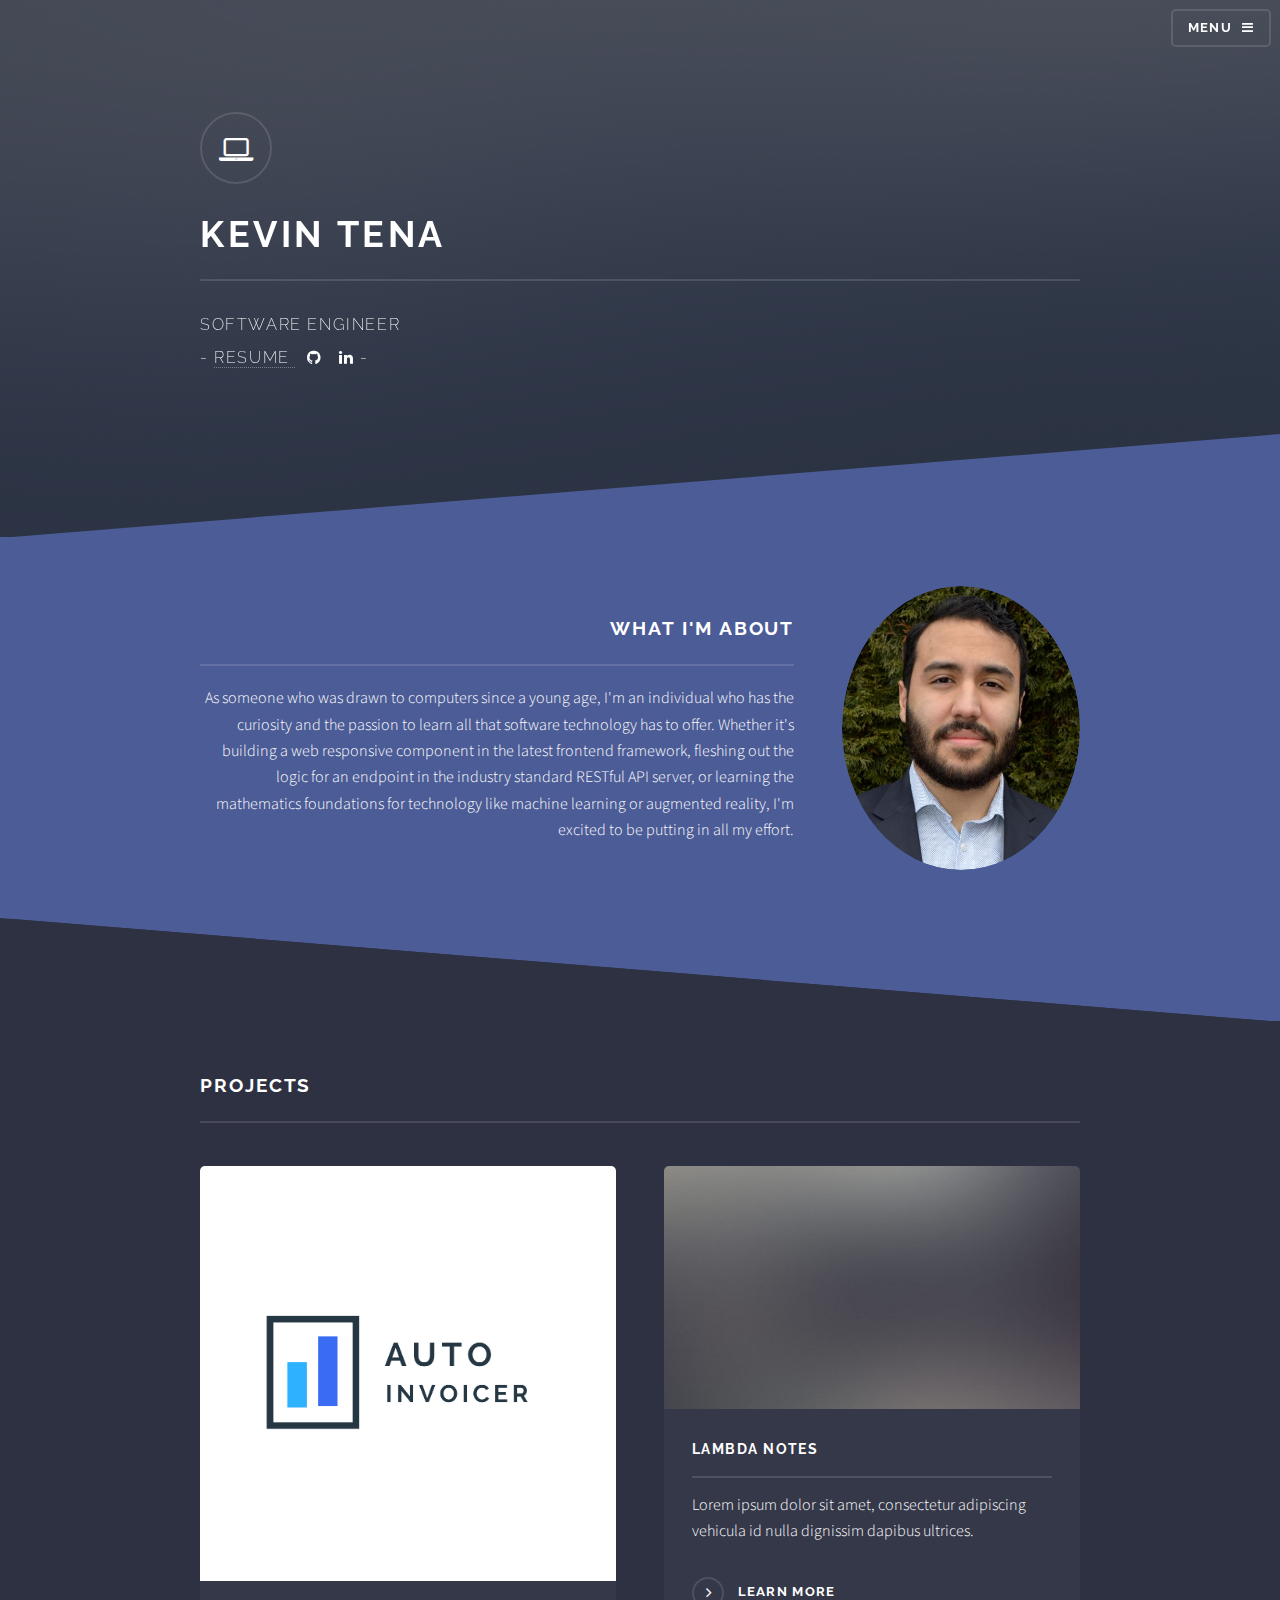
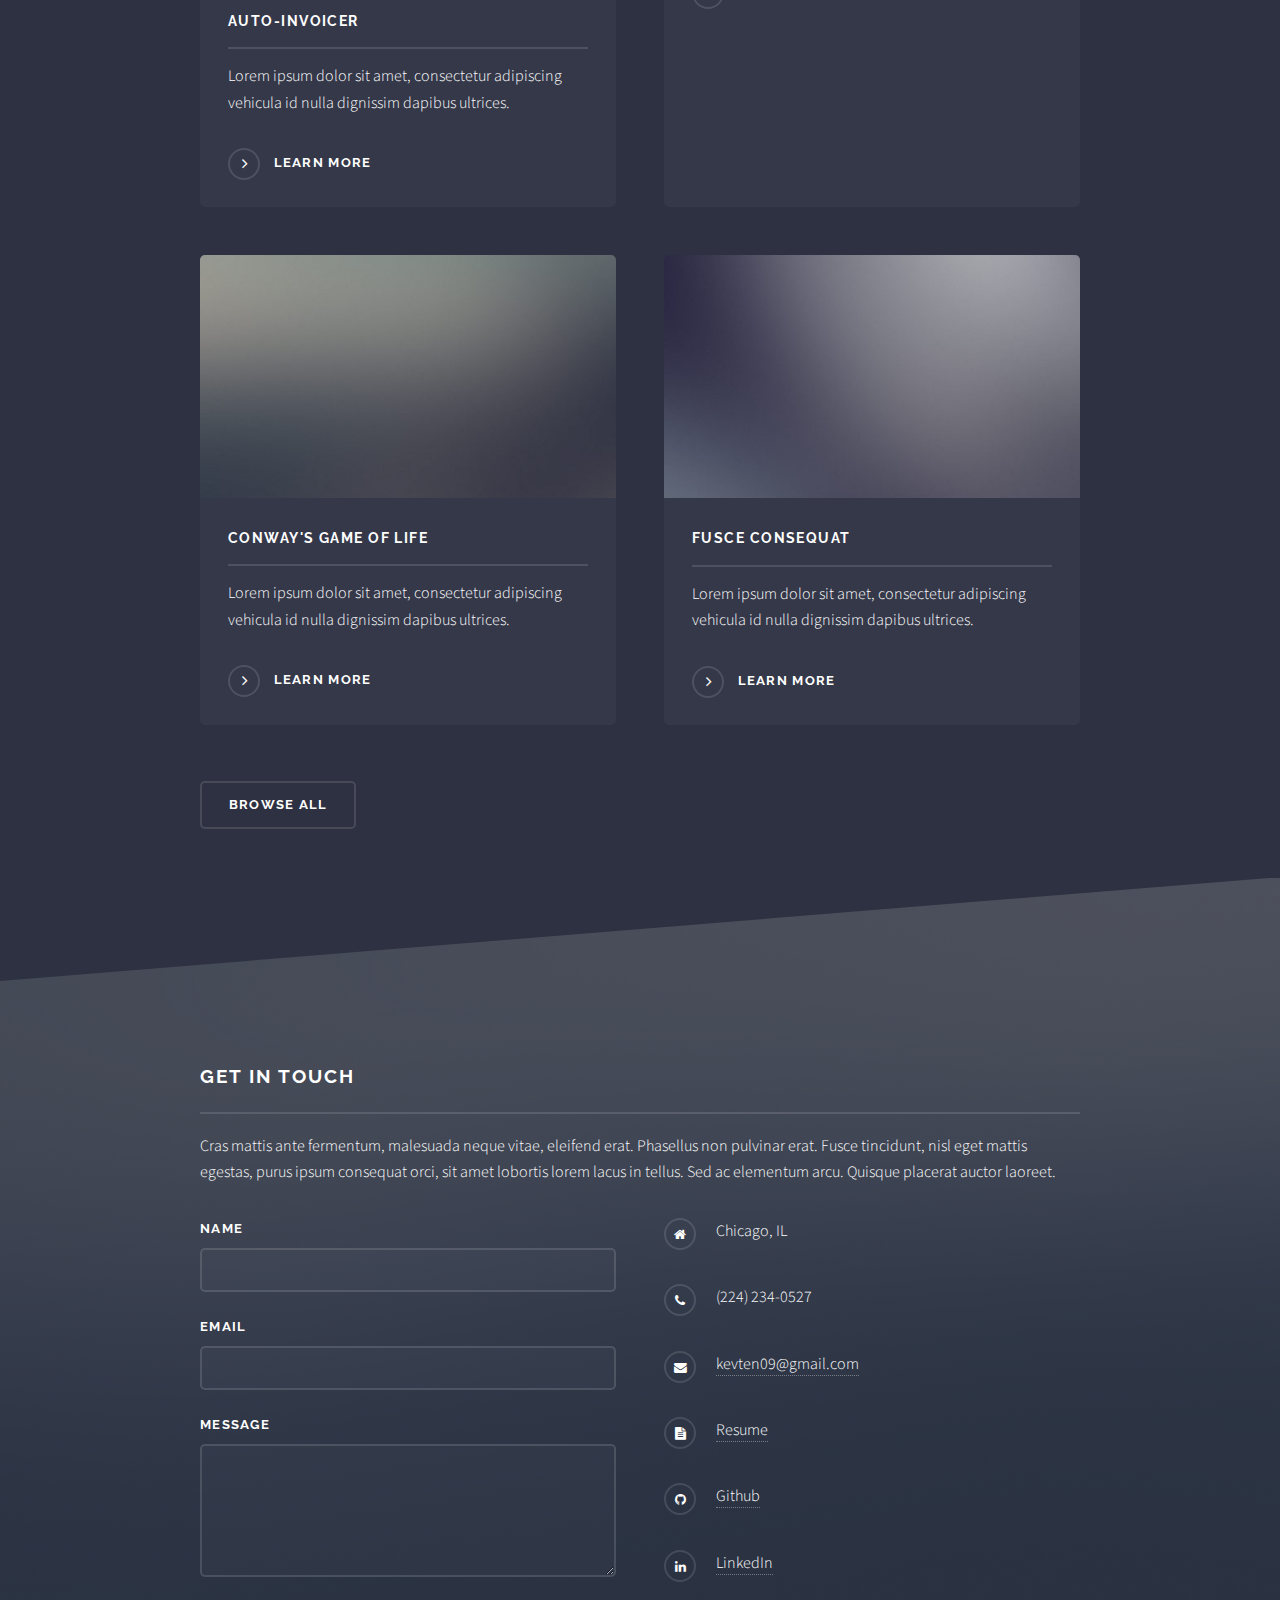
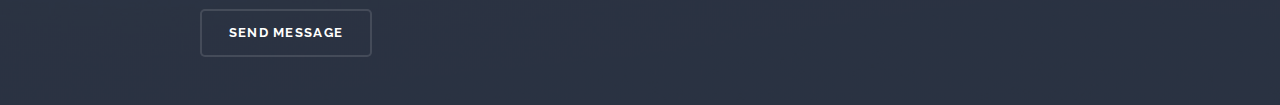
==== commit dfb8e72c: "Added about me and started projects section" ====
--- a/index.html
+++ b/index.html
@@ -43,74 +43,56 @@
 				<!-- Banner -->
 					<section id="banner">
 						<div class="inner">
-							<div class="image"><img src="images/Profile thumbpic.JPG"></div>
+							<div class="logo"><span class="icon fa-laptop"></div>
 							<h2>Kevin Tena</h2>
-							<p>Software Engineer  <a href="#" class="icon fa-github"><span class="label">Github</span></a>
-												  <a href="#" class="icon fa-linkedin"><span class="label">Github</span></a>
+							<p>Software Engineer </br> 
+														- <a href="https://www.visualcv.com/kevin-tena/pdf">Resume </a> &nbsp
+												 		<a href="https://github.com/kevten22" class="icon fa-github"><span class="label">Github </span> &nbsp</a>
+													    <a href="https://www.linkedin.com/in/kevin-tena-812b19175/" class="icon fa-linkedin"><span class="label">LinkedIn </span></a> -
+												  
 							</p>
 						</div>
 					</section>
 
 				<!-- Wrapper -->
-					<section id="wrapper">
+					  <section id="wrapper">
 
 						<!-- One -->
-							<section id="one" class="wrapper spotlight style1">
-								<div class="inner">
-									<a href="#" class="image"><img src="images/pic01.jpg" alt="" /></a>
-									<div class="content">
-										<h2 class="major">Magna arcu feugiat</h2>
-										<p>Lorem ipsum dolor sit amet, etiam lorem adipiscing elit. Cras turpis ante, nullam sit amet turpis non, sollicitudin posuere urna. Mauris id tellus arcu. Nunc vehicula id nulla dignissim dapibus. Nullam ultrices, neque et faucibus viverra, ex nulla cursus.</p>
-										<a href="#" class="special">Learn more</a>
-									</div>
+						<section id="one" class="wrapper spotlight style1">
+							<div class="inner">
+								<a href="#" class="image"><img src="images/Profile thumbpic.JPG" alt="" /></a>
+								<div class="content">
+									<h2 class="major">What I'm About</h2>
+									<p>As someone who was drawn to computers since a young age, I'm an individual who has the curiosity and the passion to learn all that software technology has to offer.
+										Whether it's building a web responsive component in the latest frontend framework, fleshing out the logic for an endpoint in the industry standard RESTful API server, or
+										learning the mathematics foundations for technology like machine learning or augmented reality, I'm excited to be putting in all my effort.</p>
+
 								</div>
-							</section>
+							</div>
+						</section>
 
-						<!-- Two -->
-							<section id="two" class="wrapper alt spotlight style2">
-								<div class="inner">
-									<a href="#" class="image"><img src="images/pic02.jpg" alt="" /></a>
-									<div class="content">
-										<h2 class="major">Tempus adipiscing</h2>
-										<p>Lorem ipsum dolor sit amet, etiam lorem adipiscing elit. Cras turpis ante, nullam sit amet turpis non, sollicitudin posuere urna. Mauris id tellus arcu. Nunc vehicula id nulla dignissim dapibus. Nullam ultrices, neque et faucibus viverra, ex nulla cursus.</p>
-										<a href="#" class="special">Learn more</a>
-									</div>
-								</div>
-							</section>
-
-						<!-- Three -->
-							<section id="three" class="wrapper spotlight style3">
-								<div class="inner">
-									<a href="#" class="image"><img src="images/pic03.jpg" alt="" /></a>
-									<div class="content">
-										<h2 class="major">Nullam dignissim</h2>
-										<p>Lorem ipsum dolor sit amet, etiam lorem adipiscing elit. Cras turpis ante, nullam sit amet turpis non, sollicitudin posuere urna. Mauris id tellus arcu. Nunc vehicula id nulla dignissim dapibus. Nullam ultrices, neque et faucibus viverra, ex nulla cursus.</p>
-										<a href="#" class="special">Learn more</a>
-									</div>
-								</div>
-							</section>
+					
 
 						<!-- Four -->
 							<section id="four" class="wrapper alt style1">
 								<div class="inner">
-									<h2 class="major">Vitae phasellus</h2>
-									<p>Cras mattis ante fermentum, malesuada neque vitae, eleifend erat. Phasellus non pulvinar erat. Fusce tincidunt, nisl eget mattis egestas, purus ipsum consequat orci, sit amet lobortis lorem lacus in tellus. Sed ac elementum arcu. Quisque placerat auctor laoreet.</p>
+									<h2 class="major">Projects</h2>
 									<section class="features">
 										<article>
-											<a href="#" class="image"><img src="images/pic04.jpg" alt="" /></a>
-											<h3 class="major">Sed feugiat lorem</h3>
+											<a href="#" class="image"><img src="images/Logo Crop 3.png" alt="" /></a>
+											<h3 class="major">Auto-Invoicer</h3>
 											<p>Lorem ipsum dolor sit amet, consectetur adipiscing vehicula id nulla dignissim dapibus ultrices.</p>
 											<a href="#" class="special">Learn more</a>
 										</article>
 										<article>
 											<a href="#" class="image"><img src="images/pic05.jpg" alt="" /></a>
-											<h3 class="major">Nisl placerat</h3>
+											<h3 class="major">Lambda Notes</h3>
 											<p>Lorem ipsum dolor sit amet, consectetur adipiscing vehicula id nulla dignissim dapibus ultrices.</p>
 											<a href="#" class="special">Learn more</a>
 										</article>
 										<article>
 											<a href="#" class="image"><img src="images/pic06.jpg" alt="" /></a>
-											<h3 class="major">Ante fermentum</h3>
+											<h3 class="major">Conway's Game of Life</h3>
 											<p>Lorem ipsum dolor sit amet, consectetur adipiscing vehicula id nulla dignissim dapibus ultrices.</p>
 											<a href="#" class="special">Learn more</a>
 										</article>
@@ -159,12 +141,9 @@
 								</li>
 								<li class="fa-phone">(224) 234-0527</li>
 								<li class="fa-envelope"><a href="kevten09@gmail.com">kevten09@gmail.com</a></li>
-								<li class="fa-twitter"><a href="https://twitter.com/kevintena">KevinTena</a></li>
-								<li class="fa-github"><a href="https://github.com/kevten22">https://github.com/kevten22</a></li>
+								<li class="fa-file-text"><a href="https://www.visualcv.com/kevin-tena/pdf">Resume</a></li>
+								<li class="fa-github"><a href="https://github.com/kevten22">Github</a></li>
 								<li class="fa-linkedin"><a href="https://www.linkedin.com/in/kevin-tena-812b19175/">LinkedIn</a></li>
-							</ul>
-							<ul class="copyright">
-								<li>&copy; Untitled Inc. All rights reserved.</li><li>Design: <a href="http://html5up.net">HTML5 UP</a></li>
 							</ul>
 						</div>
 					</section>
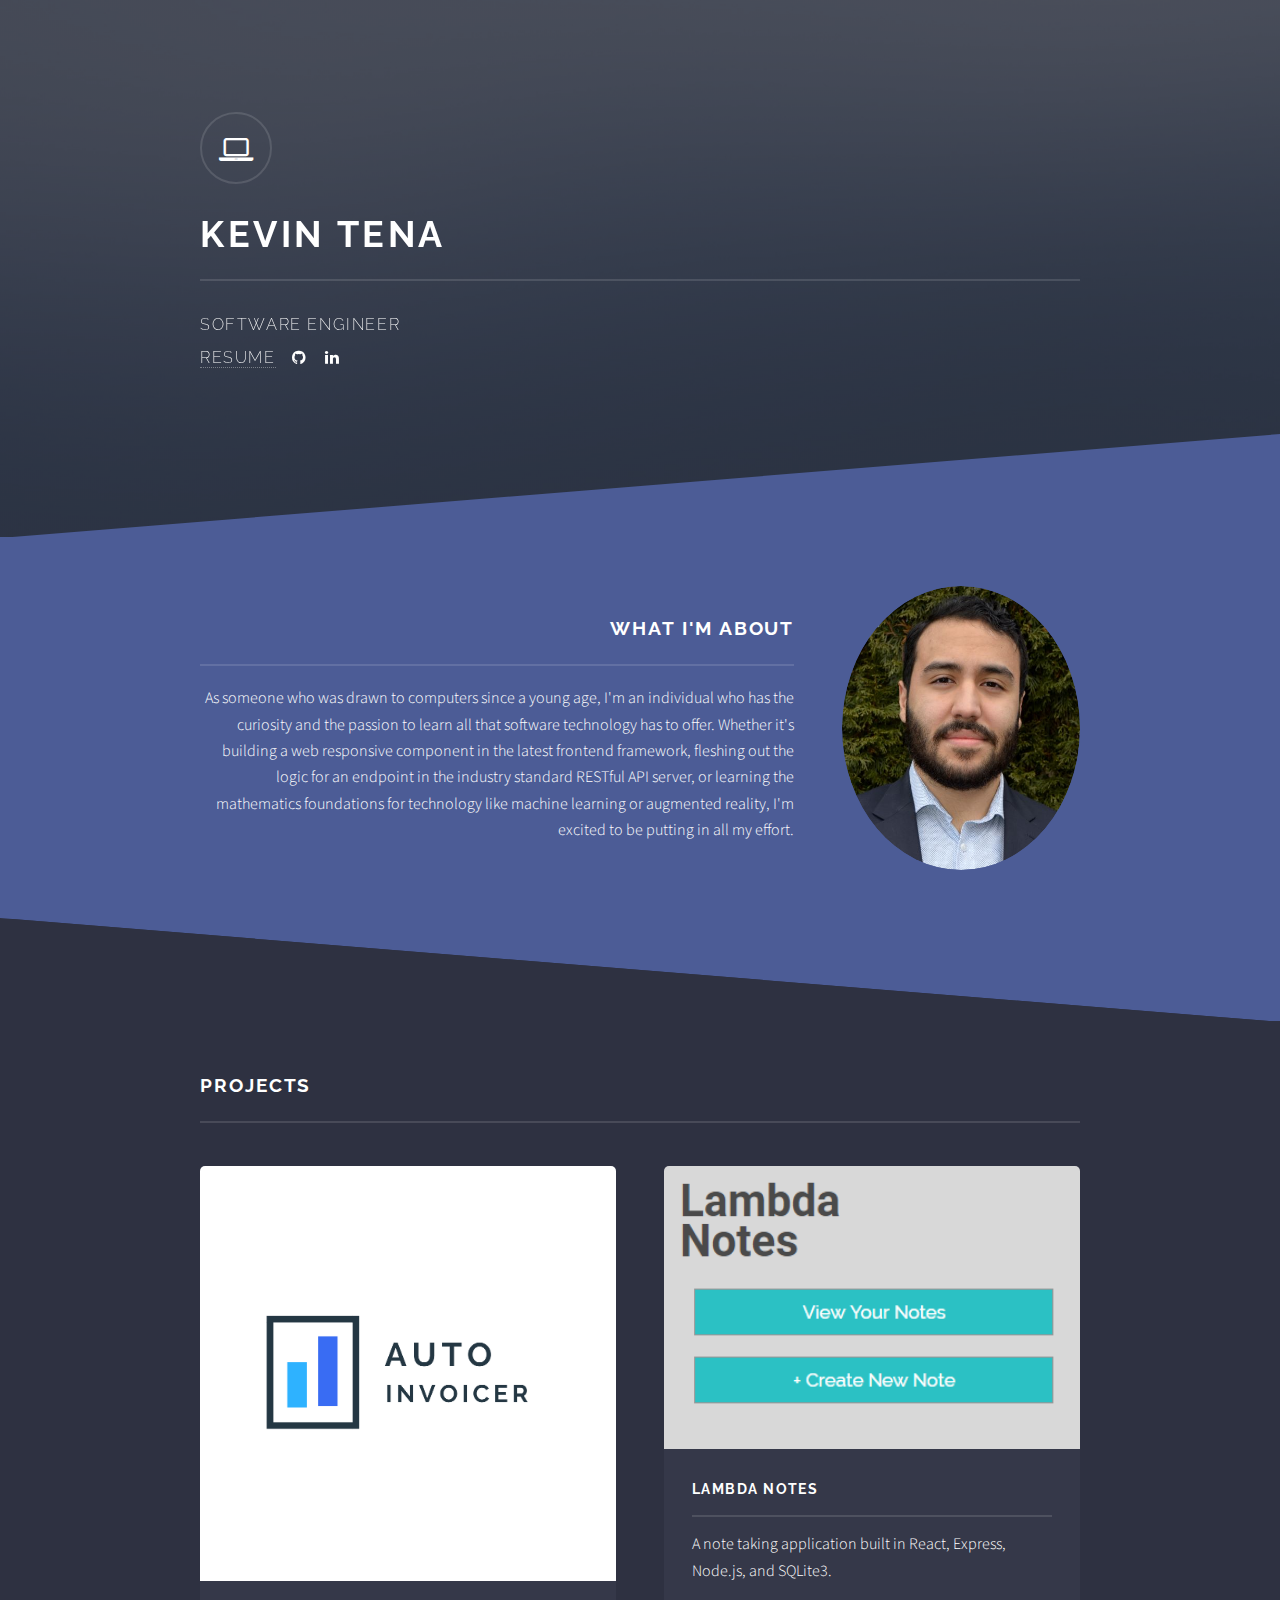
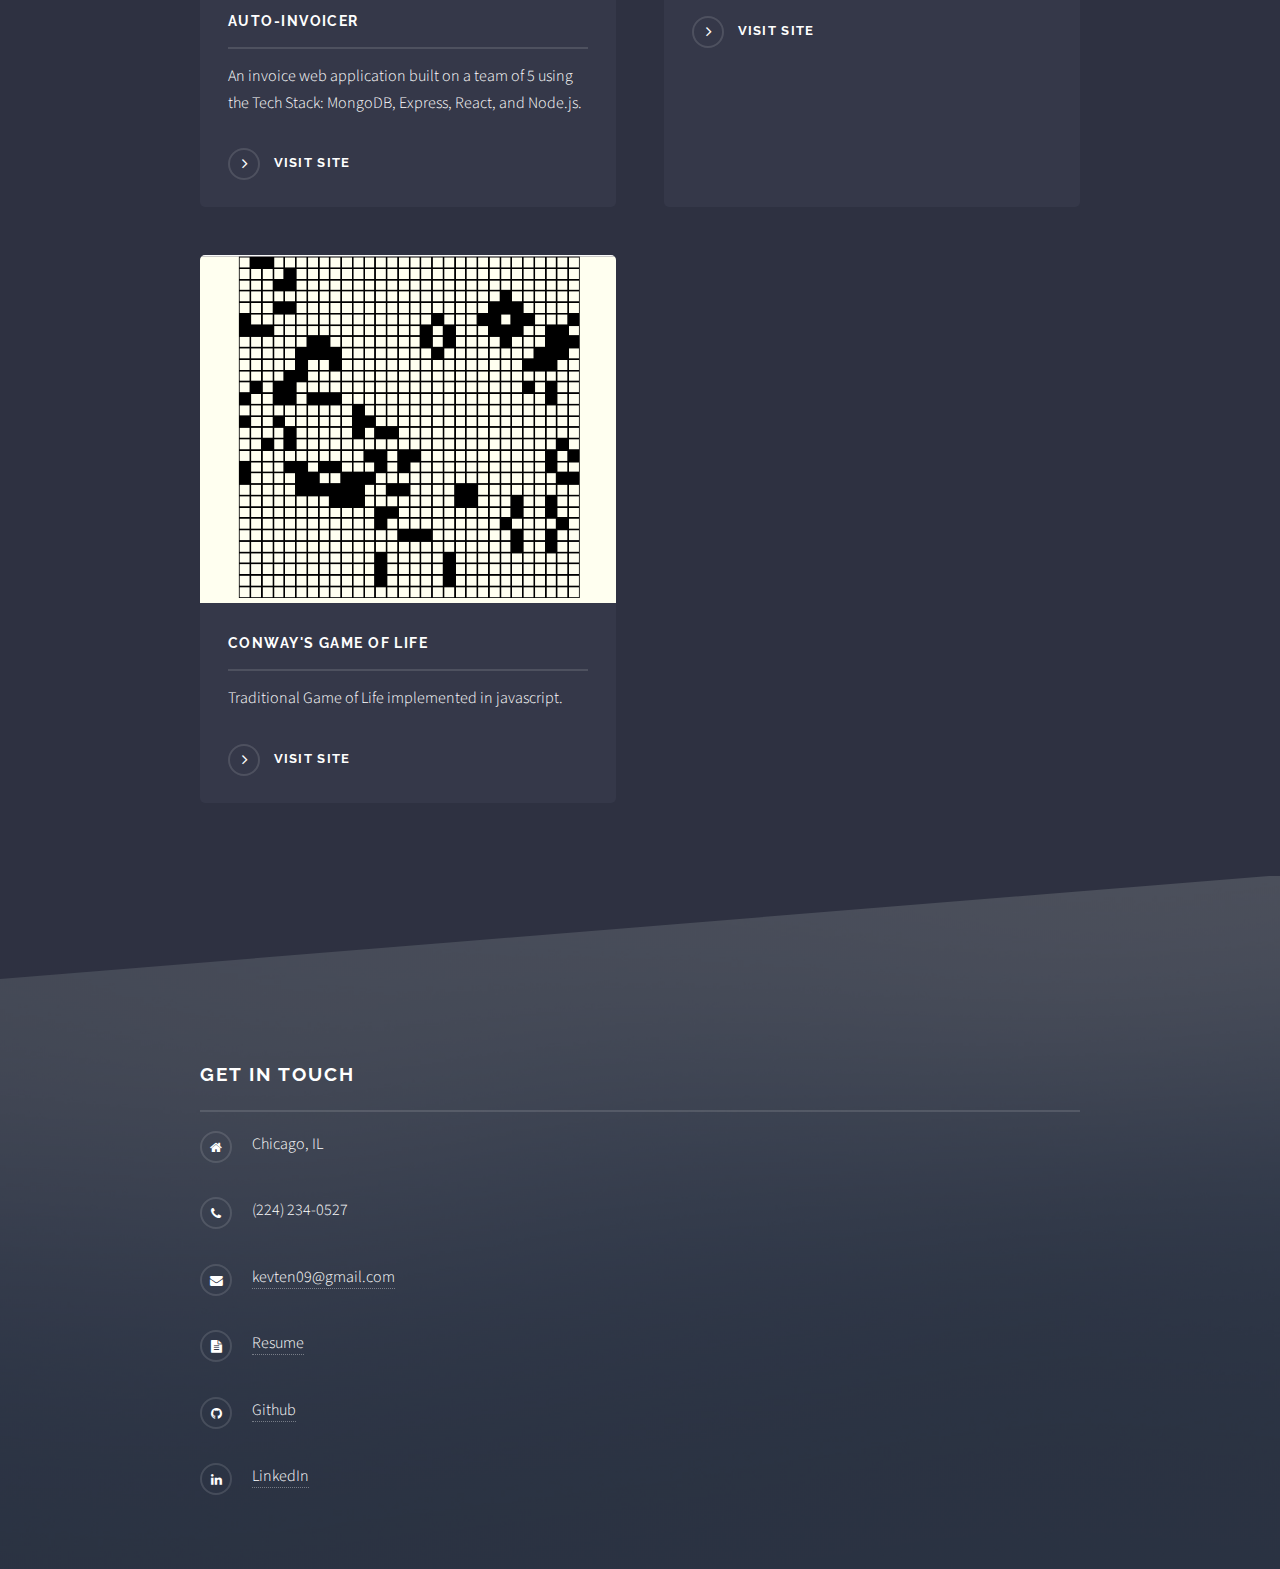
==== commit d96c566f: "Finished projects section, added pictures, and cleaned up keep in touch" ====
--- a/index.html
+++ b/index.html
@@ -20,25 +20,10 @@
 				<!-- Header -->
 					<header id="header" class="alt">
 						<h1><a href="index.html">Kevin Tena</a></h1>
-						<nav>
-							<a href="#menu">Menu</a>
-						</nav>
+						
 					</header>
 
-				<!-- Menu -->
-					<nav id="menu">
-						<div class="inner">
-							<h2>Menu</h2>
-							<ul class="links">
-								<li><a href="index.html">Home</a></li>
-								<li><a href="generic.html">Generic</a></li>
-								<li><a href="elements.html">Elements</a></li>
-								<li><a href="#">Log In</a></li>
-								<li><a href="#">Sign Up</a></li>
-							</ul>
-							<a href="#" class="close">Close</a>
-						</div>
-					</nav>
+				
 
 				<!-- Banner -->
 					<section id="banner">
@@ -46,9 +31,9 @@
 							<div class="logo"><span class="icon fa-laptop"></div>
 							<h2>Kevin Tena</h2>
 							<p>Software Engineer </br> 
-														- <a href="https://www.visualcv.com/kevin-tena/pdf">Resume </a> &nbsp
+														<a href="https://www.visualcv.com/kevin-tena/pdf">Resume</a> &nbsp
 												 		<a href="https://github.com/kevten22" class="icon fa-github"><span class="label">Github </span> &nbsp</a>
-													    <a href="https://www.linkedin.com/in/kevin-tena-812b19175/" class="icon fa-linkedin"><span class="label">LinkedIn </span></a> -
+													    <a href="https://www.linkedin.com/in/kevin-tena-812b19175/" class="icon fa-linkedin"><span class="label">LinkedIn </span></a>
 												  
 							</p>
 						</div>
@@ -81,31 +66,23 @@
 										<article>
 											<a href="#" class="image"><img src="images/Logo Crop 3.png" alt="" /></a>
 											<h3 class="major">Auto-Invoicer</h3>
-											<p>Lorem ipsum dolor sit amet, consectetur adipiscing vehicula id nulla dignissim dapibus ultrices.</p>
-											<a href="#" class="special">Learn more</a>
+											<p>An invoice web application built on a team of 5 using the Tech Stack: MongoDB, Express, React, and Node.js.</p>
+											<a href="https://auto-invoicer.now.sh/" class="special">Visit site</a>
 										</article>
 										<article>
-											<a href="#" class="image"><img src="images/pic05.jpg" alt="" /></a>
+											<a href="#" class="image"><img src="images/lambdanotes.png" alt="" /></a>
 											<h3 class="major">Lambda Notes</h3>
-											<p>Lorem ipsum dolor sit amet, consectetur adipiscing vehicula id nulla dignissim dapibus ultrices.</p>
-											<a href="#" class="special">Learn more</a>
+											<p>A note taking application built in React,  Express, Node.js, and SQLite3.</p>
+											<a href="https://kevintenalambdanotes.netlify.com/" class="special">Visit site</a>
 										</article>
 										<article>
-											<a href="#" class="image"><img src="images/pic06.jpg" alt="" /></a>
+											<a href="#" class="image"><img src="images/ConwaysGame.png" alt="" /></a>
 											<h3 class="major">Conway's Game of Life</h3>
-											<p>Lorem ipsum dolor sit amet, consectetur adipiscing vehicula id nulla dignissim dapibus ultrices.</p>
-											<a href="#" class="special">Learn more</a>
-										</article>
-										<article>
-											<a href="#" class="image"><img src="images/pic07.jpg" alt="" /></a>
-											<h3 class="major">Fusce consequat</h3>
-											<p>Lorem ipsum dolor sit amet, consectetur adipiscing vehicula id nulla dignissim dapibus ultrices.</p>
-											<a href="#" class="special">Learn more</a>
+											<p>Traditional Game of Life implemented in javascript.</p>
+											<a href="https://kevin-tena-conways.netlify.com/" class="special">Visit site</a>
 										</article>
 									</section>
-									<ul class="actions">
-										<li><a href="#" class="button">Browse All</a></li>
-									</ul>
+									
 								</div>
 							</section>
 
@@ -115,26 +92,7 @@
 					<section id="footer">
 						<div class="inner">
 							<h2 class="major">Get in touch</h2>
-							<p>Cras mattis ante fermentum, malesuada neque vitae, eleifend erat. Phasellus non pulvinar erat. Fusce tincidunt, nisl eget mattis egestas, purus ipsum consequat orci, sit amet lobortis lorem lacus in tellus. Sed ac elementum arcu. Quisque placerat auctor laoreet.</p>
-							<form method="post" action="#">
-								<div class="fields">
-									<div class="field">
-										<label for="name">Name</label>
-										<input type="text" name="name" id="name" />
-									</div>
-									<div class="field">
-										<label for="email">Email</label>
-										<input type="email" name="email" id="email" />
-									</div>
-									<div class="field">
-										<label for="message">Message</label>
-										<textarea name="message" id="message" rows="4"></textarea>
-									</div>
-								</div>
-								<ul class="actions">
-									<li><input type="submit" value="Send Message" /></li>
-								</ul>
-							</form>
+							
 							<ul class="contact">
 								<li class="fa-home">
 									Chicago, IL
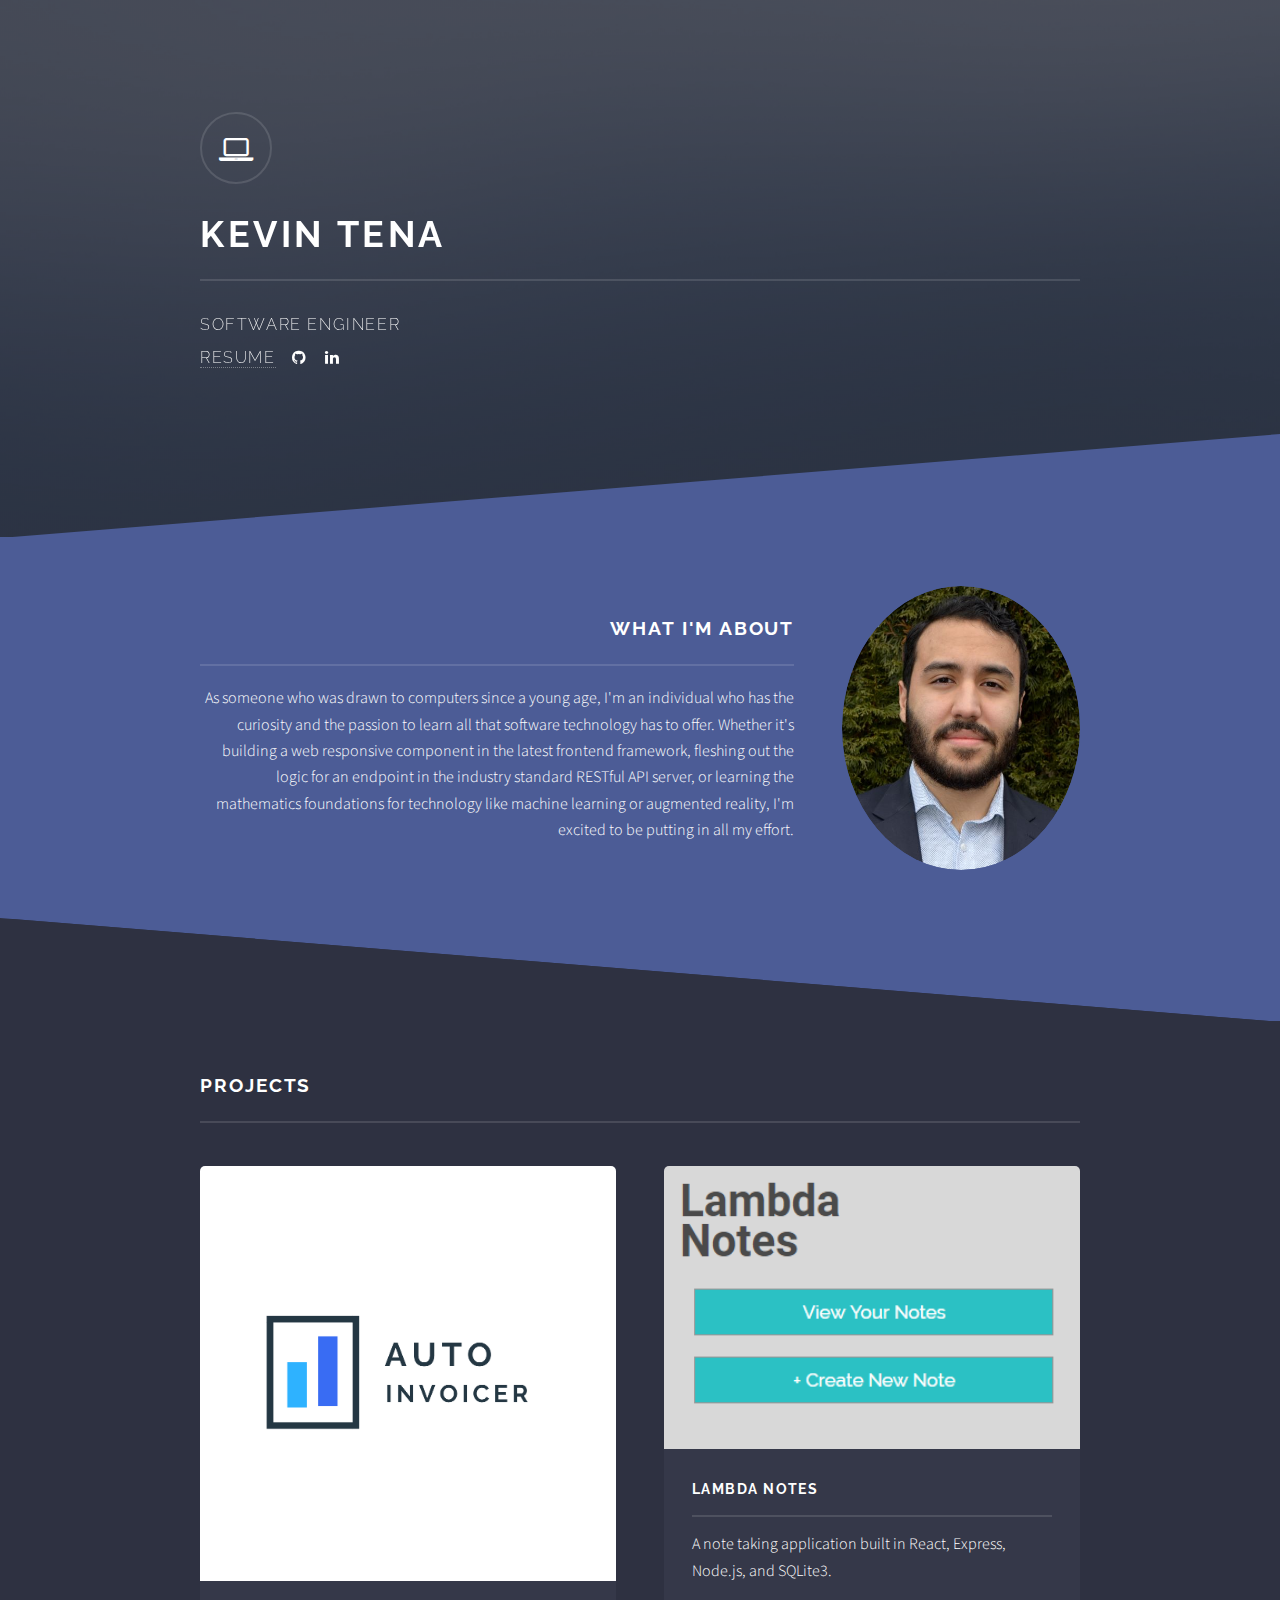
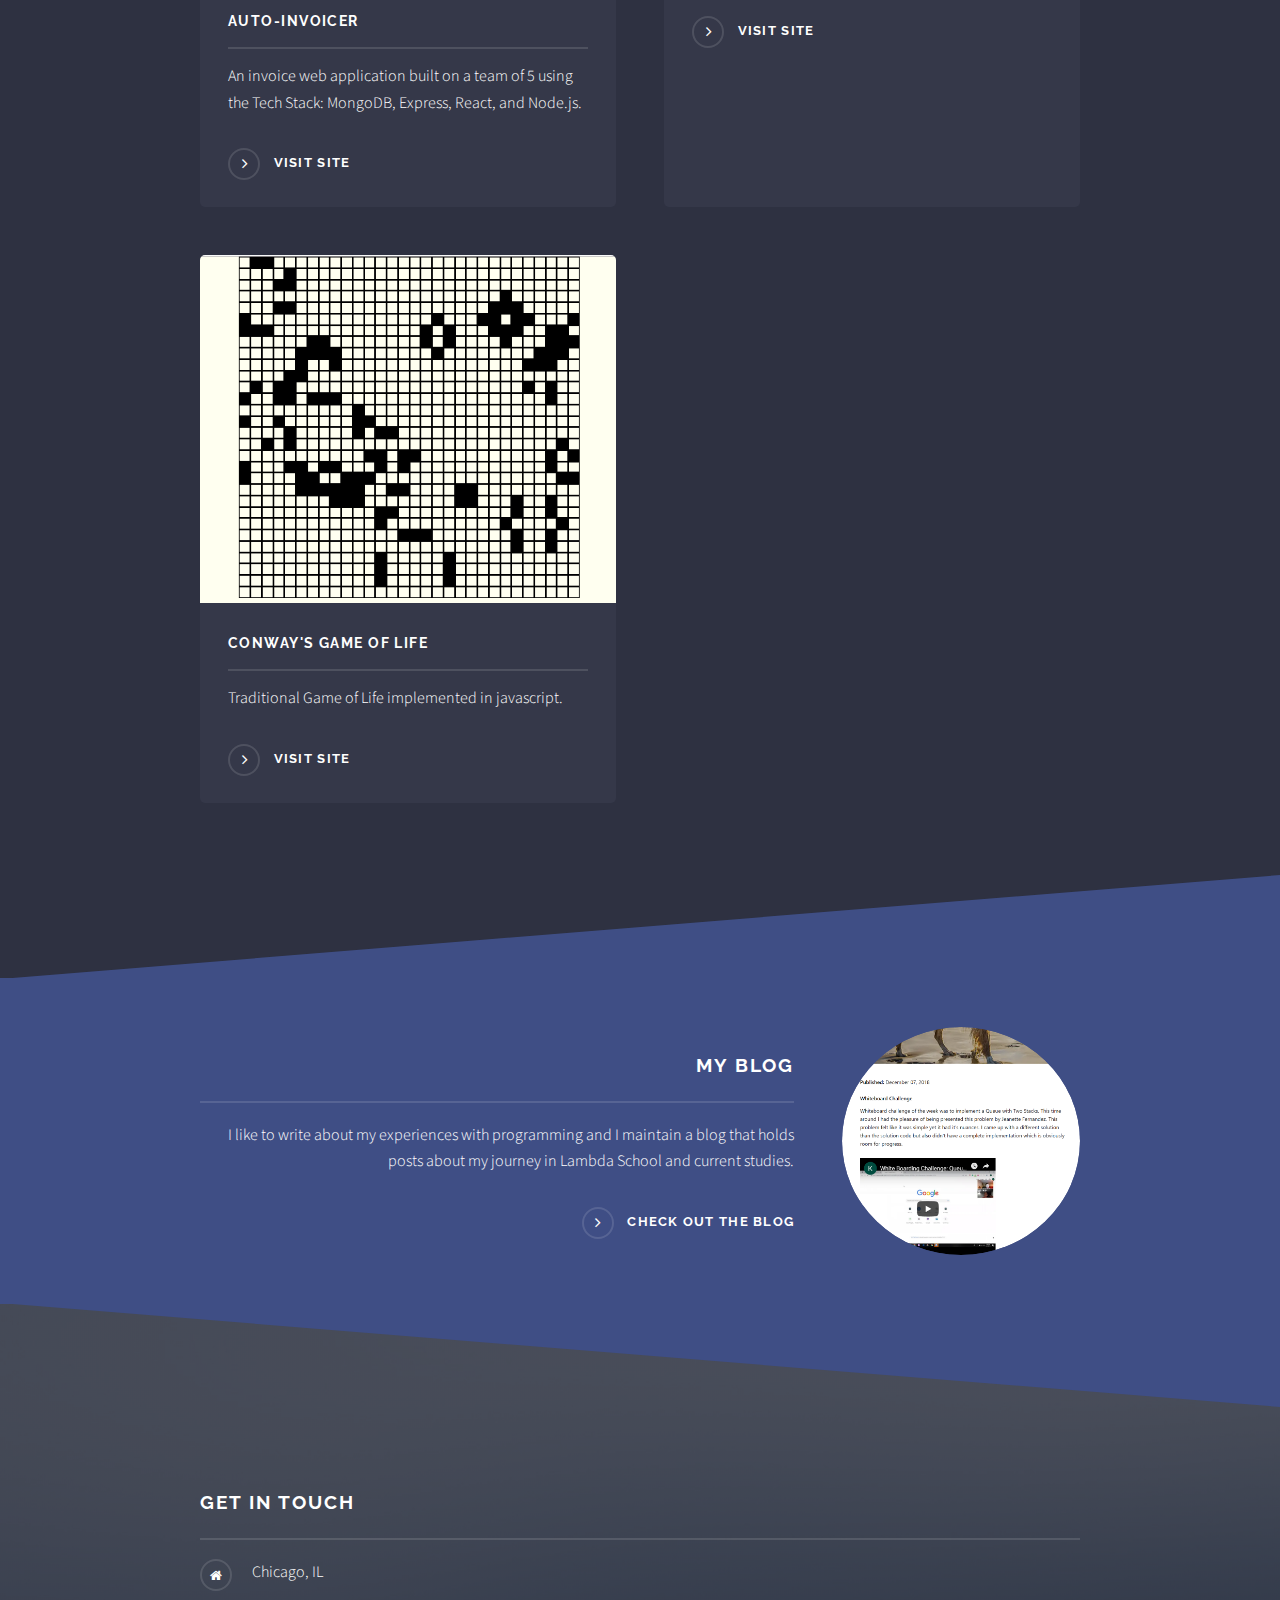
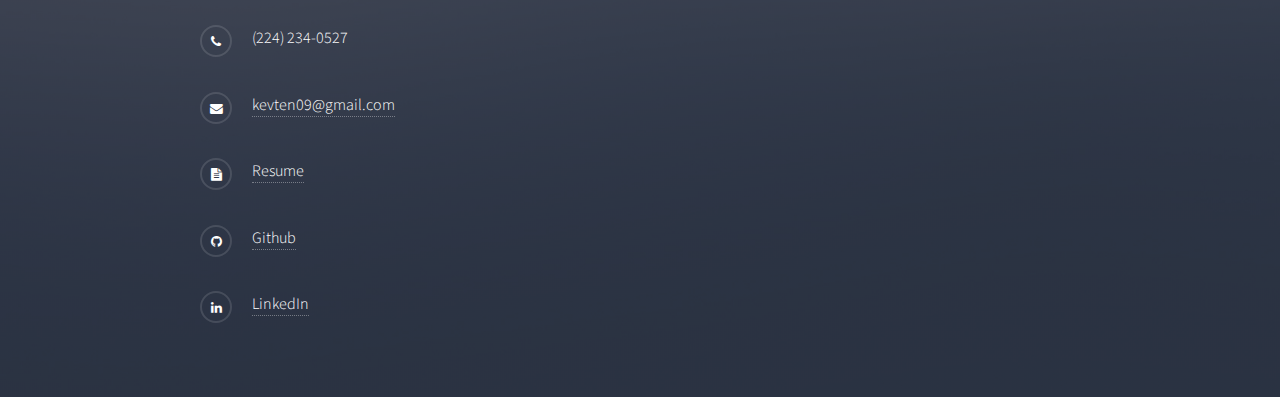
==== commit a8799076: "Added a section for my blog" ====
--- a/index.html
+++ b/index.html
@@ -58,8 +58,8 @@
 
 					
 
-						<!-- Four -->
-							<section id="four" class="wrapper alt style1">
+						<!-- Two -->
+							<section id="two" class="wrapper alt style1">
 								<div class="inner">
 									<h2 class="major">Projects</h2>
 									<section class="features">
@@ -85,6 +85,18 @@
 									
 								</div>
 							</section>
+
+
+							<section id="three" class="wrapper spotlight style3">
+									<div class="inner">
+										<a href="#" class="image"><img src="images/KevTenBlog.png" alt="" /></a>
+										<div class="content">
+											<h2 class="major">My Blog</h2>
+											<p>I like to write about my experiences with programming and I maintain a blog that holds posts about my journey in Lambda School and current studies. </p>
+											<a href="https://kevin-tena-devblog.netlify.com/" class="special">Check Out the blog</a>
+										</div>
+									</div>
+								</section>
 
 					</section>
 
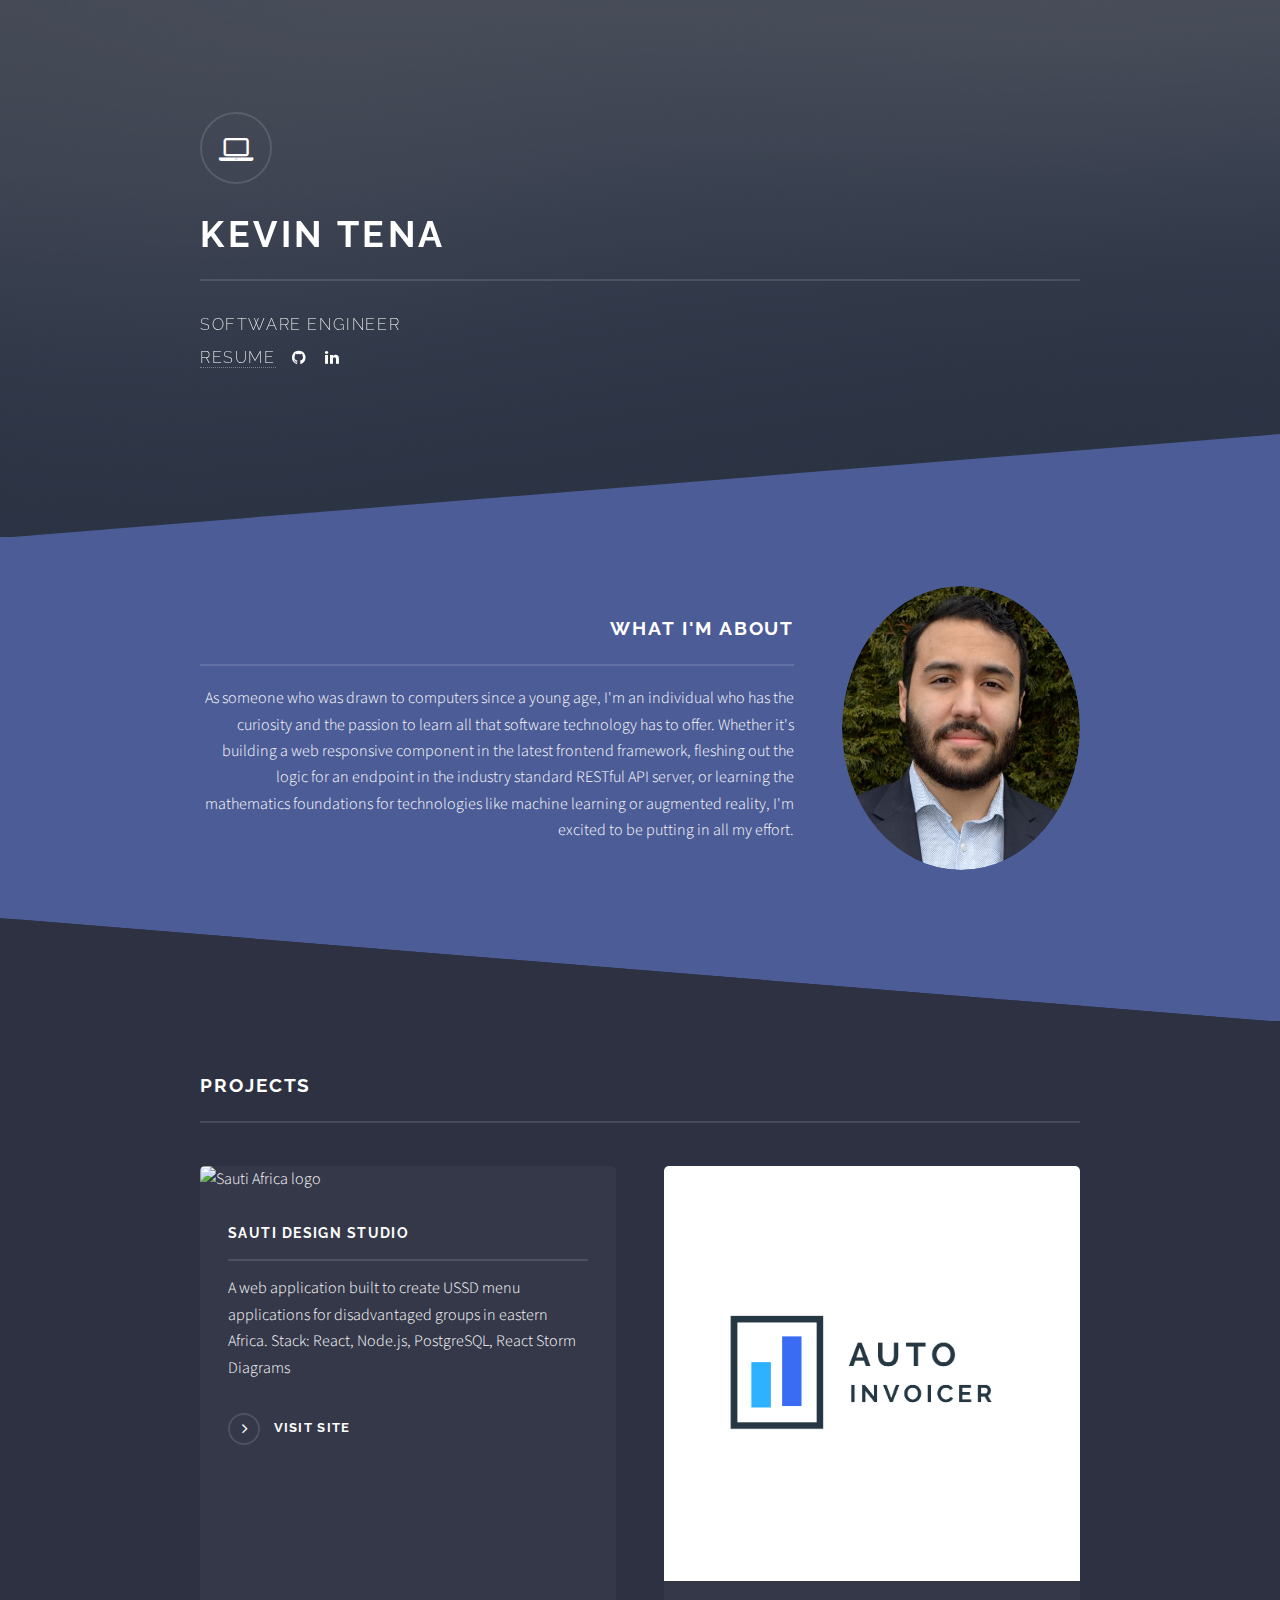
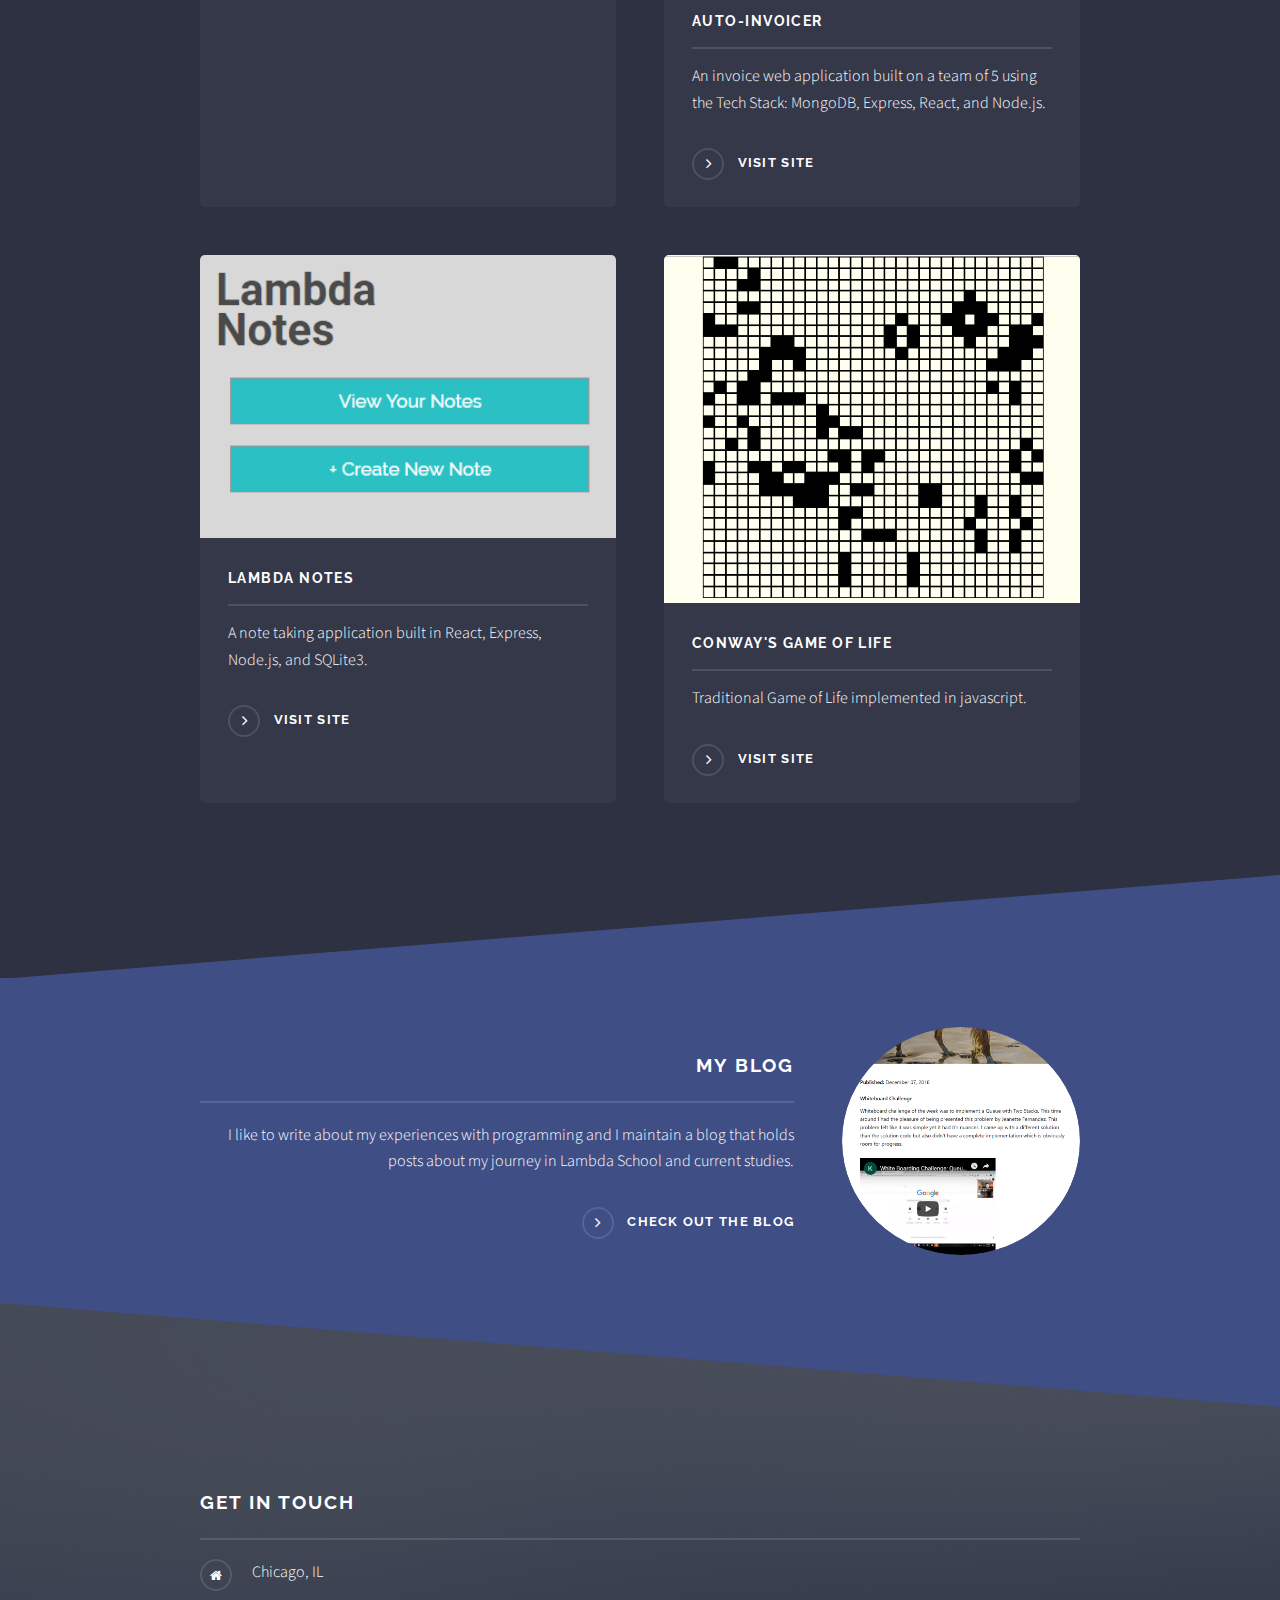
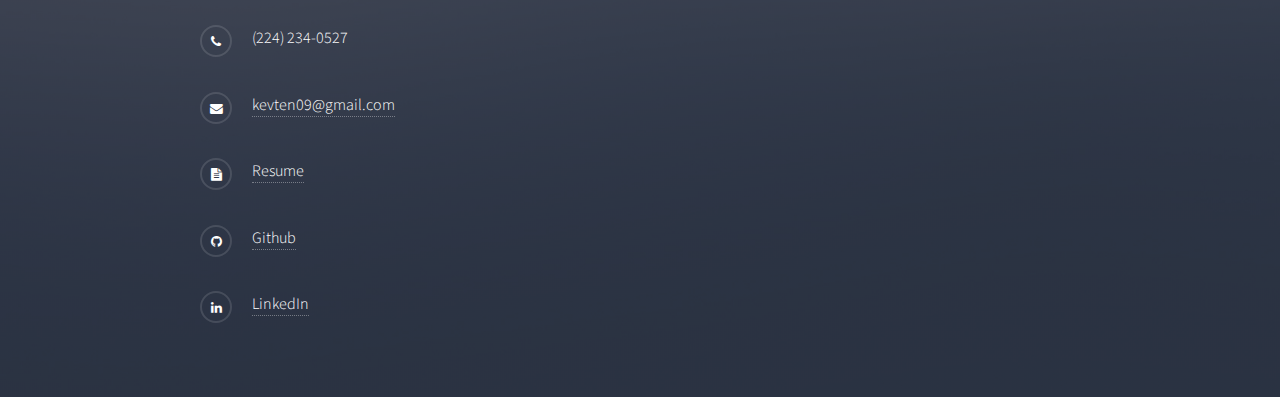
==== commit 10737811: "Reformatted index.html, added Sauti Design Studio project" ====
--- a/index.html
+++ b/index.html
@@ -1,132 +1,151 @@
-<!DOCTYPE HTML>
-<!--
-	Solid State by HTML5 UP
-	html5up.net | @ajlkn
-	Free for personal and commercial use under the CCA 3.0 license (html5up.net/license)
--->
-<html>
-	<head>
-		<title>Kevin Tena</title>
-		<meta charset="utf-8" />
-		<meta name="viewport" content="width=device-width, initial-scale=1, user-scalable=no" />
-		<link rel="stylesheet" href="assets/css/main.css" />
-		<noscript><link rel="stylesheet" href="assets/css/noscript.css" /></noscript>
-	</head>
-	<body class="is-preload">
-
-		<!-- Page Wrapper -->
-			<div id="page-wrapper">
-
-				<!-- Header -->
-					<header id="header" class="alt">
-						<h1><a href="index.html">Kevin Tena</a></h1>
-						
-					</header>
-
-				
-
-				<!-- Banner -->
-					<section id="banner">
-						<div class="inner">
-							<div class="logo"><span class="icon fa-laptop"></div>
-							<h2>Kevin Tena</h2>
-							<p>Software Engineer </br> 
-														<a href="https://www.visualcv.com/kevin-tena/pdf">Resume</a> &nbsp
-												 		<a href="https://github.com/kevten22" class="icon fa-github"><span class="label">Github </span> &nbsp</a>
-													    <a href="https://www.linkedin.com/in/kevin-tena-812b19175/" class="icon fa-linkedin"><span class="label">LinkedIn </span></a>
-												  
-							</p>
-						</div>
-					</section>
-
-				<!-- Wrapper -->
-					  <section id="wrapper">
-
-						<!-- One -->
-						<section id="one" class="wrapper spotlight style1">
-							<div class="inner">
-								<a href="#" class="image"><img src="images/Profile thumbpic.JPG" alt="" /></a>
-								<div class="content">
-									<h2 class="major">What I'm About</h2>
-									<p>As someone who was drawn to computers since a young age, I'm an individual who has the curiosity and the passion to learn all that software technology has to offer.
-										Whether it's building a web responsive component in the latest frontend framework, fleshing out the logic for an endpoint in the industry standard RESTful API server, or
-										learning the mathematics foundations for technology like machine learning or augmented reality, I'm excited to be putting in all my effort.</p>
-
-								</div>
-							</div>
-						</section>
-
-					
-
-						<!-- Two -->
-							<section id="two" class="wrapper alt style1">
-								<div class="inner">
-									<h2 class="major">Projects</h2>
-									<section class="features">
-										<article>
-											<a href="#" class="image"><img src="images/Logo Crop 3.png" alt="" /></a>
-											<h3 class="major">Auto-Invoicer</h3>
-											<p>An invoice web application built on a team of 5 using the Tech Stack: MongoDB, Express, React, and Node.js.</p>
-											<a href="https://auto-invoicer.now.sh/" class="special">Visit site</a>
-										</article>
-										<article>
-											<a href="#" class="image"><img src="images/lambdanotes.png" alt="" /></a>
-											<h3 class="major">Lambda Notes</h3>
-											<p>A note taking application built in React,  Express, Node.js, and SQLite3.</p>
-											<a href="https://kevintenalambdanotes.netlify.com/" class="special">Visit site</a>
-										</article>
-										<article>
-											<a href="#" class="image"><img src="images/ConwaysGame.png" alt="" /></a>
-											<h3 class="major">Conway's Game of Life</h3>
-											<p>Traditional Game of Life implemented in javascript.</p>
-											<a href="https://kevin-tena-conways.netlify.com/" class="special">Visit site</a>
-										</article>
-									</section>
-									
-								</div>
-							</section>
-
-
-							<section id="three" class="wrapper spotlight style3">
-									<div class="inner">
-										<a href="#" class="image"><img src="images/KevTenBlog.png" alt="" /></a>
-										<div class="content">
-											<h2 class="major">My Blog</h2>
-											<p>I like to write about my experiences with programming and I maintain a blog that holds posts about my journey in Lambda School and current studies. </p>
-											<a href="https://kevin-tena-devblog.netlify.com/" class="special">Check Out the blog</a>
-										</div>
-									</div>
-								</section>
-
-					</section>
-
-				<!-- Footer -->
-					<section id="footer">
-						<div class="inner">
-							<h2 class="major">Get in touch</h2>
-							
-							<ul class="contact">
-								<li class="fa-home">
-									Chicago, IL
-								</li>
-								<li class="fa-phone">(224) 234-0527</li>
-								<li class="fa-envelope"><a href="kevten09@gmail.com">kevten09@gmail.com</a></li>
-								<li class="fa-file-text"><a href="https://www.visualcv.com/kevin-tena/pdf">Resume</a></li>
-								<li class="fa-github"><a href="https://github.com/kevten22">Github</a></li>
-								<li class="fa-linkedin"><a href="https://www.linkedin.com/in/kevin-tena-812b19175/">LinkedIn</a></li>
-							</ul>
-						</div>
-					</section>
-
-			</div>
-
-		<!-- Scripts -->
-			<script src="assets/js/jquery.min.js"></script>
-			<script src="assets/js/jquery.scrollex.min.js"></script>
-			<script src="assets/js/browser.min.js"></script>
-			<script src="assets/js/breakpoints.min.js"></script>
-			<script src="assets/js/util.js"></script>
-			<script src="assets/js/main.js"></script>
-
-	</body>
+<!DOCTYPE HTML>
+<!--
+	Solid State by HTML5 UP
+	html5up.net | @ajlkn
+	Free for personal and commercial use under the CCA 3.0 license (html5up.net/license)
+-->
+<html>
+
+<head>
+	<title>Kevin Tena</title>
+	<meta charset="utf-8" />
+	<meta name="viewport" content="width=device-width, initial-scale=1, user-scalable=no" />
+	<link rel="stylesheet" href="assets/css/main.css" />
+	<noscript>
+		<link rel="stylesheet" href="assets/css/noscript.css" /></noscript>
+	<link rel="icon" type="image/png" href="images\icons8-laptop-64.png">
+</head>
+
+<body class="is-preload">
+
+	<!-- Page Wrapper -->
+	<div id="page-wrapper">
+
+		<!-- Header -->
+		<header id="header" class="alt">
+			<h1><a href="index.html">Kevin Tena</a></h1>
+
+		</header>
+
+
+
+		<!-- Banner -->
+		<section id="banner">
+			<div class="inner">
+				<div class="logo"><span class="icon fa-laptop"></div>
+				<h2>Kevin Tena</h2>
+				<p>Software Engineer </br>
+					<a href="./assets/Kevin_Tena_Resume.pdf">Resume</a> &nbsp
+					<a href="https://github.com/kevten22" class="icon fa-github"><span class="label">Github </span>
+						&nbsp</a>
+					<a href="https://www.linkedin.com/in/kevin-tena-812b19175/" class="icon fa-linkedin"><span
+							class="label">LinkedIn </span></a>
+
+				</p>
+			</div>
+		</section>
+
+		<!-- Wrapper -->
+		<section id="wrapper">
+
+			<!-- One -->
+			<section id="one" class="wrapper spotlight style1">
+				<div class="inner">
+					<a href="#" class="image"><img src="images/Profile thumbpic.JPG" alt="" /></a>
+					<div class="content">
+						<h2 class="major">What I'm About</h2>
+						<p>As someone who was drawn to computers since a young age, I'm an individual who has the
+							curiosity and the passion to learn all that software technology has to offer.
+							Whether it's building a web responsive component in the latest frontend framework, fleshing
+							out the logic for an endpoint in the industry standard RESTful API server, or
+							learning the mathematics foundations for technologies like machine learning or augmented
+							reality, I'm excited to be putting in all my effort.</p>
+
+					</div>
+				</div>
+			</section>
+
+
+
+			<!-- Two -->
+			<section id="two" class="wrapper alt style1">
+				<div class="inner">
+					<h2 class="major">Projects</h2>
+					<section class="features">
+						<article>
+							<a href="#" class="image"><img src="images/Sauti-Africa.png" alt="Sauti Africa logo" /></a>
+							<h3 class="major">Sauti Design Studio</h3>
+							<p>A web application built to create USSD menu applications for disadvantaged groups in eastern Africa. Stack: React, Node.js, PostgreSQL, React Storm Diagrams </p>
+							<a href="https://sautidesignstudio-dev.netlify.com/" class="special">Visit site</a>
+						</article>
+						<article>
+							<a href="#" class="image"><img src="images/Logo Crop 3.png" alt="Auto-Invoicer Logo" /></a>
+							<h3 class="major">Auto-Invoicer</h3>
+							<p>An invoice web application built on a team of 5 using the Tech Stack: MongoDB, Express,
+								React, and Node.js.</p>
+							<a href="https://www.auto-invoicer.com/" class="special">Visit site</a>
+						</article>
+						<article>
+							<a href="#" class="image"><img src="images/lambdanotes.png" alt="Lambda Notes logo" /></a>
+							<h3 class="major">Lambda Notes</h3>
+							<p>A note taking application built in React, Express, Node.js, and SQLite3.</p>
+							<a href="https://kevintenalambdanotes.netlify.com/" class="special">Visit site</a>
+						</article>
+						<article>
+							<a href="#" class="image"><img src="images/ConwaysGame.png" alt="Screenshot of application" /></a>
+							<h3 class="major">Conway's Game of Life</h3>
+							<p>Traditional Game of Life implemented in javascript.</p>
+							<a href="https://kevin-tena-conways.netlify.com/" class="special">Visit site</a>
+						</article>
+					</section>
+
+				</div>
+			</section>
+
+
+			<section id="three" class="wrapper spotlight style3">
+				<div class="inner">
+					<a href="#" class="image"><img src="images/KevTenBlog.png" alt="" /></a>
+					<div class="content">
+						<h2 class="major">My Blog</h2>
+						<p>I like to write about my experiences with programming and I maintain a blog that holds posts
+							about my journey in Lambda School and current studies. </p>
+						<a href="https://kevin-tena-devblog.netlify.com/" class="special">Check Out the blog</a>
+					</div>
+				</div>
+			</section>
+
+		</section>
+
+		<!-- Footer -->
+		<section id="footer">
+			<div class="inner">
+				<h2 class="major">Get in touch</h2>
+
+				<ul class="contact">
+					<li class="fa-home">
+						Chicago, IL
+					</li>
+					<li class="fa-phone">(224) 234-0527</li>
+					<li class="fa-envelope"><a href="kevten09@gmail.com">kevten09@gmail.com</a></li>
+					<li class="fa-file-text"><a href="./assets/kevin_tena_resume - Copy.pdf">Resume</a></li>
+					<li class="fa-github"><a href="https://github.com/kevten22">Github</a></li>
+					<li class="fa-linkedin"><a href="https://www.linkedin.com/in/kevin-tena-812b19175/">LinkedIn</a>
+					</li>
+				</ul>
+			</div>
+		</section>
+
+	</div>
+
+	<!-- Scripts -->
+	<script src="assets/js/jquery.min.js"></script>
+	<script src="assets/js/jquery.scrollex.min.js"></script>
+	<script src="assets/js/browser.min.js"></script>
+	<script src="assets/js/breakpoints.min.js"></script>
+	<script src="assets/js/util.js"></script>
+	<script src="assets/js/main.js"></script>
+
+</body>
+
 </html>